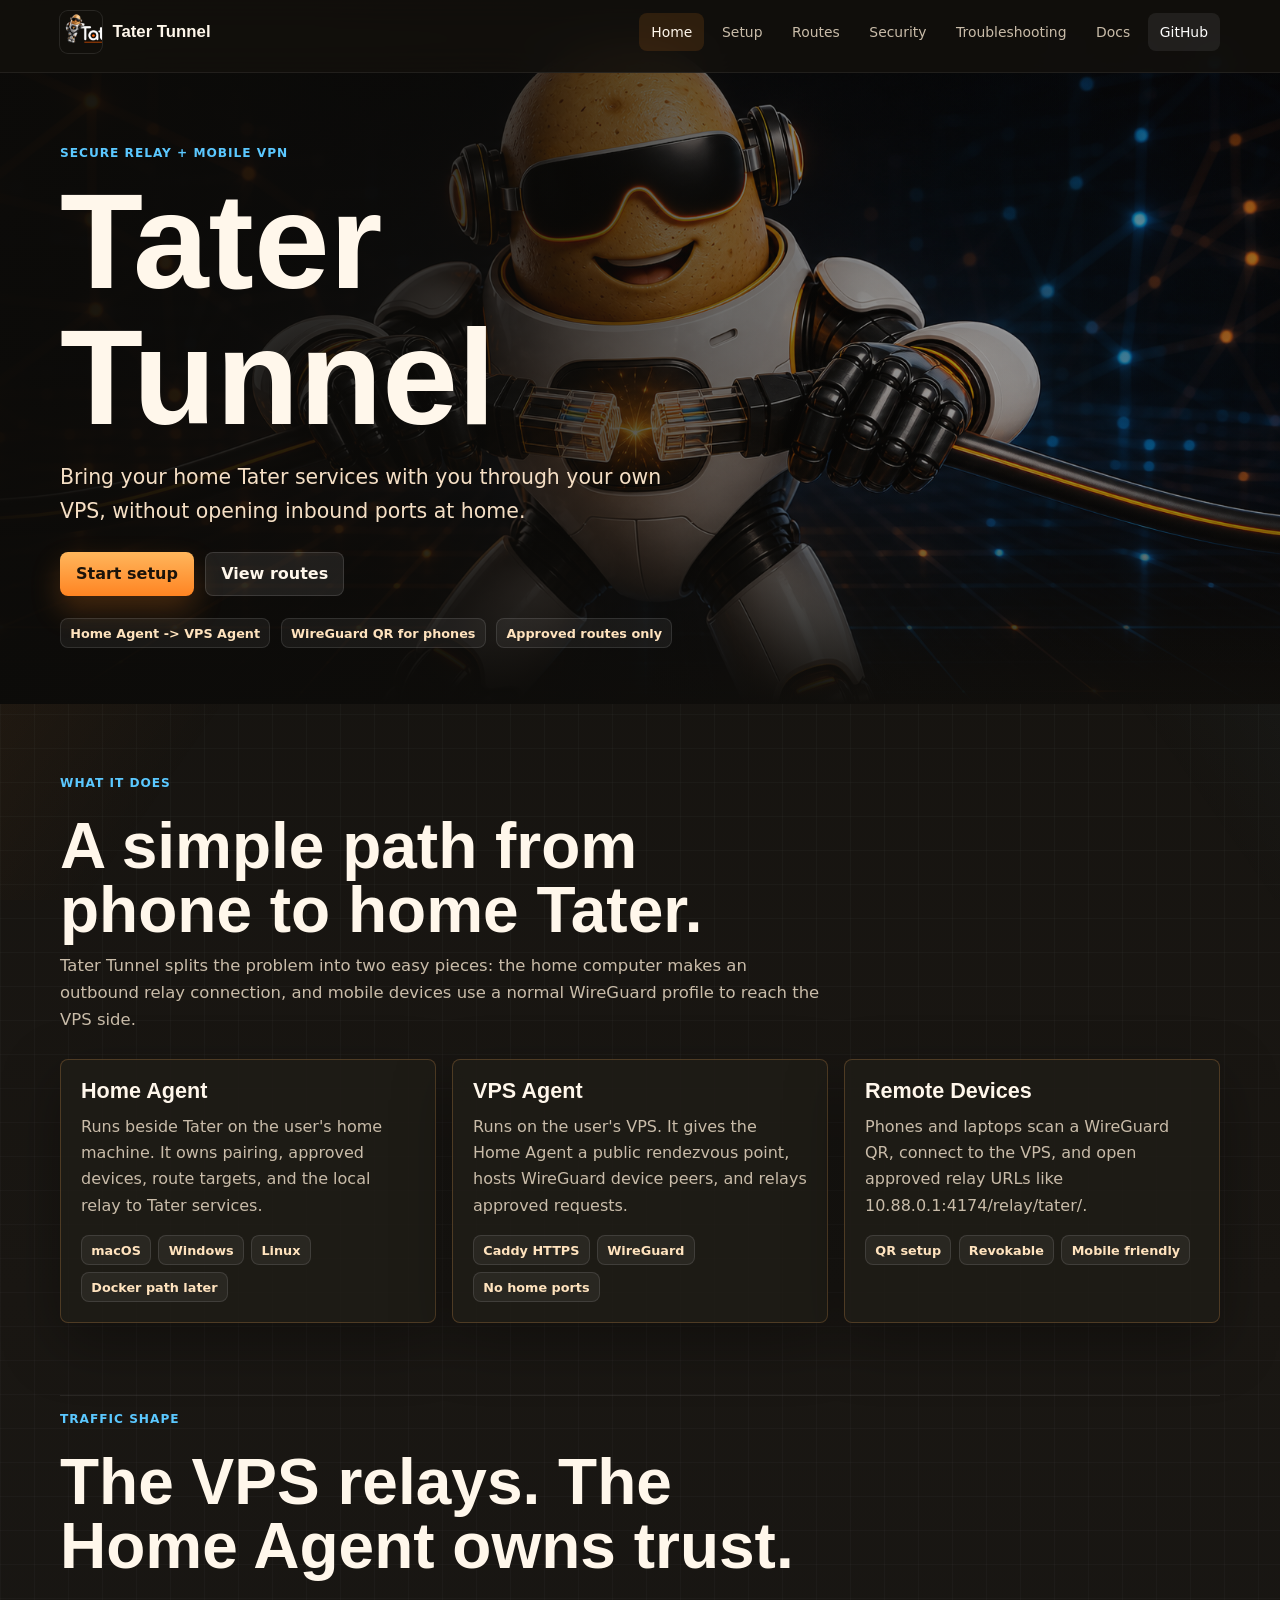
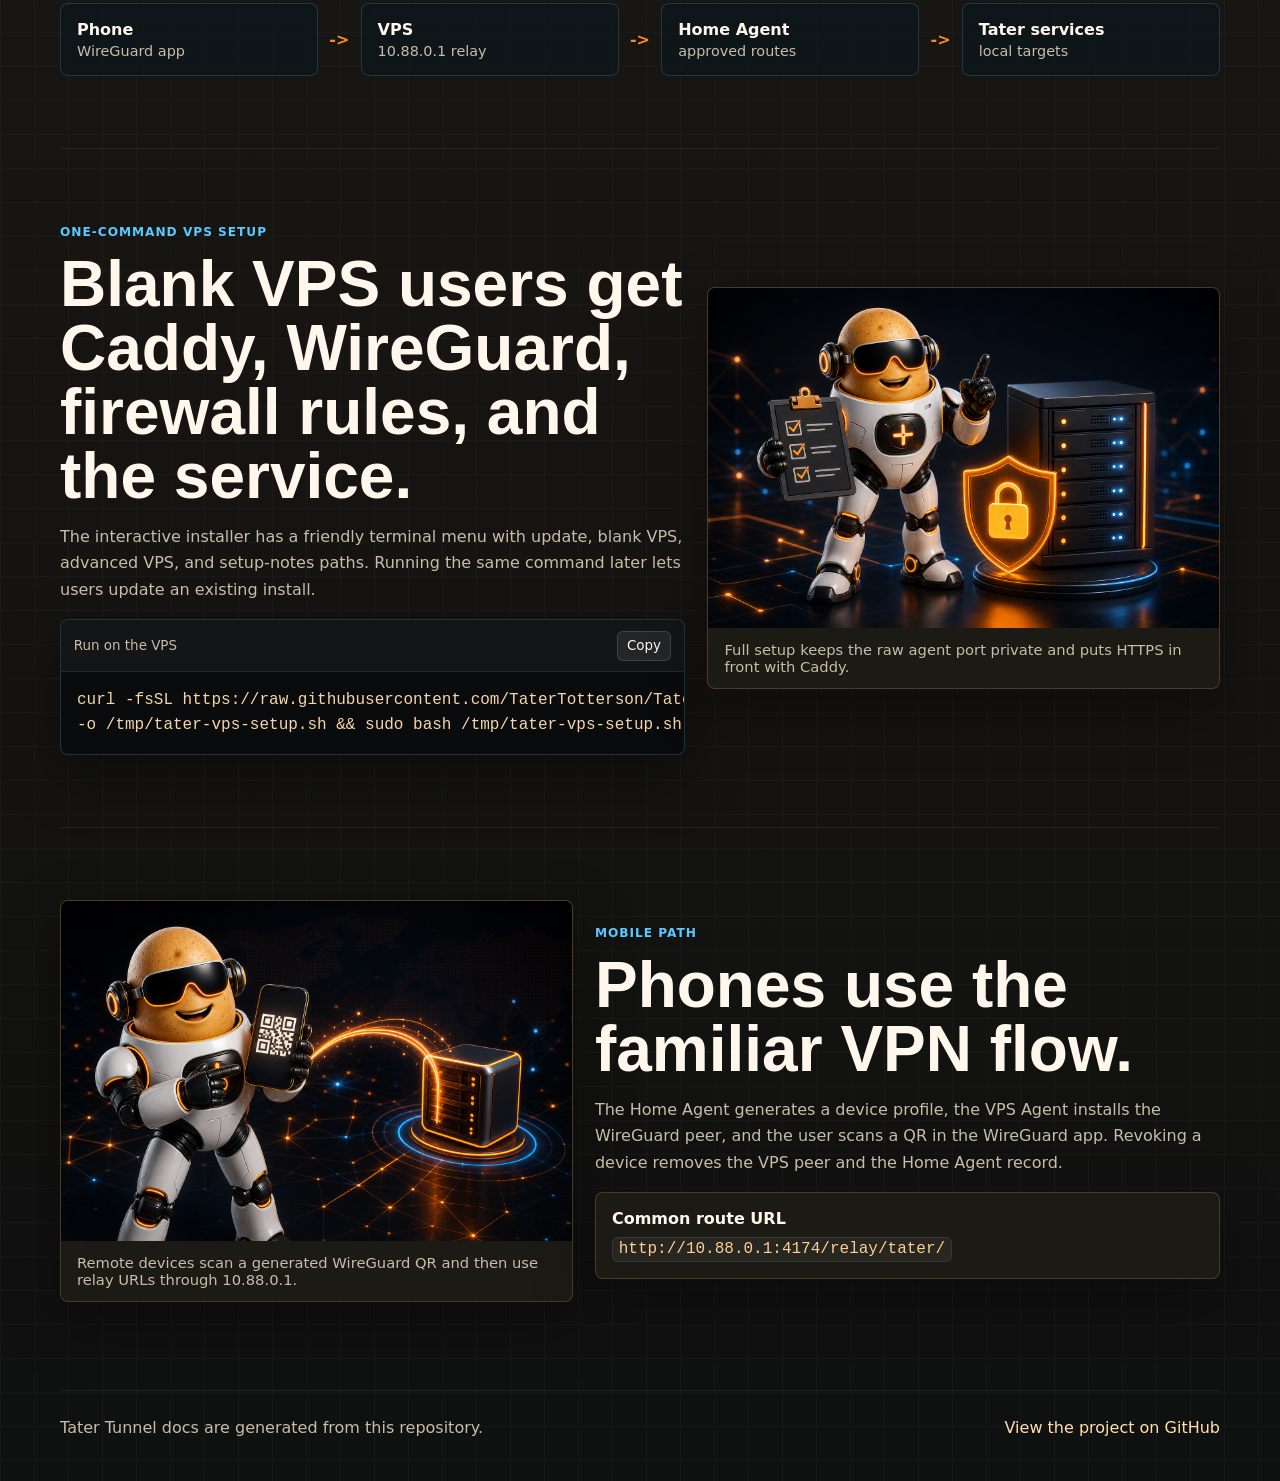
==== public_html/index.html @ d54e87cc "Initial Tater Tunnel website" ====
<!DOCTYPE html>
        <html lang="en">
        <head>
          <meta charset="utf-8">
          <meta name="viewport" content="width=device-width, initial-scale=1">
          <meta name="description" content="Tater Tunnel pairs a Home Agent to a VPS and lets remote devices reach approved Tater services through WireGuard and a home relay.">
          <title>Tater Tunnel | Secure relay for Tater</title>
          <link rel="stylesheet" href="assets/site.css">
          <script src="assets/site.js" defer></script>
        </head>
        <body data-page="home">
          <header class="site-header">
            <a class="brand" href="index.html" aria-label="Tater Tunnel home">
              <img src="assets/images/tater-logo-primary.png" alt="Tater logo">
              <span>Tater Tunnel</span>
            </a>
            <button class="nav-toggle" type="button" aria-expanded="false" aria-controls="site-nav">Menu</button>
            <nav class="site-nav" id="site-nav">
              <a class="nav-link is-active" href="index.html">Home</a>
<a class="nav-link" href="setup/index.html">Setup</a>
<a class="nav-link" href="routes/index.html">Routes</a>
<a class="nav-link" href="security/index.html">Security</a>
<a class="nav-link" href="troubleshooting/index.html">Troubleshooting</a>
<a class="nav-link" href="wiki/index.html">Docs</a>
<a class="nav-link nav-link-github" href="https://github.com/TaterTotterson/Tater_Tunnel" target="_blank" rel="noreferrer">GitHub</a>
            </nav>
          </header>
          <main>

    <section class="hero">
      <img class="hero-bg" src="assets/images/tater-tunnel-hero.png" alt="" aria-hidden="true">
      <div class="hero-copy">
        <span class="eyebrow">Secure relay + mobile VPN</span>
        <h1>Tater Tunnel</h1>
        <p>Bring your home Tater services with you through your own VPS, without opening inbound ports at home.</p>
        <div class="hero-actions">
          <a class="button" href="setup/index.html">Start setup</a>
          <a class="button button-secondary" href="routes/index.html">View routes</a>
        </div>
        <div class="hero-facts" aria-label="Tater Tunnel highlights">
          <span>Home Agent -> VPS Agent</span>
          <span>WireGuard QR for phones</span>
          <span>Approved routes only</span>
        </div>
      </div>
    </section>

    <section class="section section-intro" id="overview">
      <div class="section-head">
        <span class="eyebrow">What it does</span>
        <h2>A simple path from phone to home Tater.</h2>
        <p>Tater Tunnel splits the problem into two easy pieces: the home computer makes an outbound relay connection, and mobile devices use a normal WireGuard profile to reach the VPS side.</p>
      </div>
      <div class="grid grid-3">
        <article class="info-card">
  <h3>Home Agent</h3>
  <p>Runs beside Tater on the user&#x27;s home machine. It owns pairing, approved devices, route targets, and the local relay to Tater services.</p>
  <div class="chip-row"><span class="chip">macOS</span><span class="chip">Windows</span><span class="chip">Linux</span><span class="chip">Docker path later</span></div>
</article>

<article class="info-card">
  <h3>VPS Agent</h3>
  <p>Runs on the user&#x27;s VPS. It gives the Home Agent a public rendezvous point, hosts WireGuard device peers, and relays approved requests.</p>
  <div class="chip-row"><span class="chip">Caddy HTTPS</span><span class="chip">WireGuard</span><span class="chip">No home ports</span></div>
</article>

<article class="info-card">
  <h3>Remote Devices</h3>
  <p>Phones and laptops scan a WireGuard QR, connect to the VPS, and open approved relay URLs like 10.88.0.1:4174/relay/tater/.</p>
  <div class="chip-row"><span class="chip">QR setup</span><span class="chip">Revokable</span><span class="chip">Mobile friendly</span></div>
</article>

      </div>
    </section>

    <section class="section flow-section">
      <div class="section-head">
        <span class="eyebrow">Traffic shape</span>
        <h2>The VPS relays. The Home Agent owns trust.</h2>
      </div>
      <div class="flow-strip" aria-label="Tunnel traffic flow">
        <div><strong>Phone</strong><span>WireGuard app</span></div>
        <b>-></b>
        <div><strong>VPS</strong><span>10.88.0.1 relay</span></div>
        <b>-></b>
        <div><strong>Home Agent</strong><span>approved routes</span></div>
        <b>-></b>
        <div><strong>Tater services</strong><span>local targets</span></div>
      </div>
    </section>

    <section class="section split-section">
      <div class="split-copy">
        <span class="eyebrow">One-command VPS setup</span>
        <h2>Blank VPS users get Caddy, WireGuard, firewall rules, and the service.</h2>
        <p>The interactive installer has a friendly terminal menu with update, blank VPS, advanced VPS, and setup-notes paths. Running the same command later lets users update an existing install.</p>
              <div class="command-box">
        <div class="command-head">
          <span>Run on the VPS</span>
          <button type="button" data-copy-code>Copy</button>
        </div>
        <pre><code>curl -fsSL https://raw.githubusercontent.com/TaterTotterson/Tater_Tunnel/main/scripts/tater-vps-setup.sh \
-o /tmp/tater-vps-setup.sh &amp;&amp; sudo bash /tmp/tater-vps-setup.sh</code></pre>
      </div>

      </div>
      <figure class="image-panel">
  <img src="assets/images/tater-vps-secure.png" alt="Tater mascot beside a secure VPS">
  <figcaption>Full setup keeps the raw agent port private and puts HTTPS in front with Caddy.</figcaption>
</figure>

    </section>

    <section class="section split-section split-section-reverse">
      <figure class="image-panel">
  <img src="assets/images/tater-mobile-qr.png" alt="Tater mascot holding a phone with a QR code">
  <figcaption>Remote devices scan a generated WireGuard QR and then use relay URLs through 10.88.0.1.</figcaption>
</figure>

      <div class="split-copy">
        <span class="eyebrow">Mobile path</span>
        <h2>Phones use the familiar VPN flow.</h2>
        <p>The Home Agent generates a device profile, the VPS Agent installs the WireGuard peer, and the user scans a QR in the WireGuard app. Revoking a device removes the VPS peer and the Home Agent record.</p>
        <div class="callout">
          <strong>Common route URL</strong>
          <code>http://10.88.0.1:4174/relay/tater/</code>
        </div>
      </div>
    </section>

          </main>
          <footer class="site-footer">
            <p>Tater Tunnel docs are generated from this repository.</p>
            <p><a href="https://github.com/TaterTotterson/Tater_Tunnel" target="_blank" rel="noreferrer">View the project on GitHub</a></p>
          </footer>
        </body>
        </html>
---- public_html/assets/site.css ----
:root {
  --bg: #12100d;
  --bg-2: #1a1713;
  --surface: rgba(31, 28, 23, 0.86);
  --surface-strong: rgba(38, 34, 28, 0.96);
  --border: rgba(255, 171, 88, 0.22);
  --text: #fff7eb;
  --muted: #c9bca9;
  --muted-2: #9d9487;
  --accent: #ff8a24;
  --accent-2: #5bc8ff;
  --cream: #ffe0ac;
  --shadow: 0 20px 58px rgba(0, 0, 0, 0.34);
  --content: min(1160px, calc(100vw - 32px));
  --font-body: "Avenir Next", "Segoe UI", system-ui, sans-serif;
  --font-head: "Avenir Next Condensed", "Franklin Gothic Medium", "Segoe UI", sans-serif;
}

* {
  box-sizing: border-box;
}

html {
  scroll-behavior: smooth;
}

body {
  margin: 0;
  min-height: 100vh;
  color: var(--text);
  font-family: var(--font-body);
  background:
    linear-gradient(rgba(255, 255, 255, 0.025) 1px, transparent 1px),
    linear-gradient(90deg, rgba(255, 255, 255, 0.025) 1px, transparent 1px),
    linear-gradient(180deg, #12100d 0%, #1a1713 42%, #0f1010 100%);
  background-size: 34px 34px, 34px 34px, auto;
}

body::before {
  content: "";
  position: fixed;
  inset: 0;
  pointer-events: none;
  background:
    linear-gradient(125deg, rgba(255, 138, 36, 0.13), transparent 38%),
    linear-gradient(235deg, rgba(91, 200, 255, 0.09), transparent 34%);
}

a {
  color: inherit;
  text-decoration: none;
}

img {
  display: block;
  max-width: 100%;
}

code,
pre {
  font-family: "SFMono-Regular", "Menlo", "Consolas", monospace;
}

code:not(pre code) {
  padding: 0.16rem 0.36rem;
  border: 1px solid rgba(255, 255, 255, 0.08);
  border-radius: 6px;
  color: #ffcf95;
  background: rgba(255, 255, 255, 0.055);
}

.site-header {
  position: sticky;
  top: 0;
  z-index: 20;
  display: flex;
  align-items: center;
  gap: 1rem;
  width: var(--content);
  margin: 0 auto;
  padding: 0.7rem 0;
}

.site-header::before {
  content: "";
  position: fixed;
  top: 0;
  left: 0;
  right: 0;
  height: 72px;
  z-index: -1;
  background: rgba(18, 16, 13, 0.9);
  border-bottom: 1px solid rgba(255, 255, 255, 0.07);
  backdrop-filter: blur(16px);
}

.brand {
  display: inline-flex;
  align-items: center;
  gap: 0.65rem;
  min-width: max-content;
  font-weight: 800;
}

.brand img {
  width: 42px;
  height: 42px;
  border-radius: 8px;
  object-fit: cover;
  object-position: left center;
  box-shadow: 0 0 0 1px rgba(255, 255, 255, 0.1);
}

.brand span {
  font-family: var(--font-head);
  font-size: 1.05rem;
  letter-spacing: 0;
}

.site-nav {
  display: flex;
  justify-content: flex-end;
  align-items: center;
  flex: 1 1 auto;
  gap: 0.35rem;
}

.nav-link {
  display: inline-flex;
  align-items: center;
  justify-content: center;
  min-height: 38px;
  padding: 0.55rem 0.75rem;
  border-radius: 8px;
  color: var(--muted);
  font-size: 0.87rem;
}

.nav-link:hover,
.nav-link.is-active {
  color: var(--text);
  background: rgba(255, 138, 36, 0.13);
}

.nav-link-github {
  color: #fdfdfd;
  background: rgba(255, 255, 255, 0.075);
}

.nav-toggle {
  display: none;
  min-height: 38px;
  padding: 0.5rem 0.8rem;
  border: 1px solid rgba(255, 255, 255, 0.12);
  border-radius: 8px;
  color: var(--text);
  background: rgba(255, 255, 255, 0.06);
  font: inherit;
}

main {
  position: relative;
  z-index: 1;
}

.hero {
  position: relative;
  isolation: isolate;
  display: grid;
  align-items: end;
  min-height: min(740px, 74vh);
  margin-top: -66px;
  padding: 9rem max(16px, calc((100vw - 1160px) / 2)) 3.5rem;
  overflow: hidden;
  background: #12100d;
}

.hero::before {
  content: "";
  position: absolute;
  inset: 0;
  z-index: -1;
  background:
    linear-gradient(90deg, rgba(12, 11, 9, 0.96) 0%, rgba(12, 11, 9, 0.78) 36%, rgba(12, 11, 9, 0.3) 72%),
    linear-gradient(0deg, rgba(18, 16, 13, 1) 0%, rgba(18, 16, 13, 0.18) 28%);
}

.hero-bg {
  position: absolute;
  inset: 0;
  z-index: -2;
  width: 100%;
  height: 100%;
  object-fit: cover;
  object-position: center;
}

.hero-copy {
  width: min(650px, 100%);
}

.eyebrow {
  display: inline-flex;
  margin-bottom: 0.8rem;
  color: var(--accent-2);
  font-size: 0.76rem;
  font-weight: 800;
  letter-spacing: 0.08em;
  text-transform: uppercase;
}

h1,
h2,
h3 {
  margin: 0;
  font-family: var(--font-head);
  letter-spacing: 0;
  line-height: 1;
}

h1 {
  max-width: 12ch;
  font-size: clamp(4rem, 13vw, 8.5rem);
}

h2 {
  font-size: clamp(2rem, 5vw, 4rem);
}

h3 {
  font-size: 1.35rem;
}

p {
  color: var(--muted);
  line-height: 1.65;
}

.hero-copy p {
  max-width: 660px;
  margin: 1rem 0 0;
  color: #f5dfc5;
  font-size: clamp(1.08rem, 2vw, 1.28rem);
}

.hero-actions,
.action-row {
  display: flex;
  flex-wrap: wrap;
  gap: 0.7rem;
  margin-top: 1.45rem;
}

.button {
  display: inline-flex;
  align-items: center;
  justify-content: center;
  min-height: 44px;
  padding: 0.72rem 1rem;
  border-radius: 8px;
  color: #1b130a;
  font-weight: 800;
  background: linear-gradient(180deg, #ffb65c, #ff8422);
  box-shadow: 0 14px 30px rgba(255, 133, 34, 0.24);
}

.button-secondary {
  color: var(--text);
  background: rgba(255, 255, 255, 0.08);
  box-shadow: inset 0 0 0 1px rgba(255, 255, 255, 0.12);
}

.hero-facts {
  display: flex;
  flex-wrap: wrap;
  gap: 0.65rem;
  margin-top: 1.4rem;
}

.hero-facts span,
.chip {
  display: inline-flex;
  align-items: center;
  min-height: 30px;
  padding: 0.38rem 0.58rem;
  border: 1px solid rgba(255, 255, 255, 0.11);
  border-radius: 8px;
  color: #ffe3be;
  background: rgba(255, 255, 255, 0.055);
  font-size: 0.8rem;
  font-weight: 700;
}

.section,
.sub-hero {
  width: var(--content);
  margin: 0 auto;
}

.section {
  padding: 4.5rem 0;
}

.section + .section {
  border-top: 1px solid rgba(255, 255, 255, 0.07);
}

.section-head {
  display: grid;
  gap: 0.65rem;
  max-width: 760px;
  margin-bottom: 1.6rem;
}

.section-head p {
  margin: 0;
  font-size: 1.03rem;
}

.sub-hero {
  padding: 7rem 0 3.2rem;
}

.sub-hero h1 {
  max-width: 780px;
  font-size: clamp(3rem, 10vw, 6.6rem);
}

.sub-hero p {
  max-width: 760px;
  font-size: 1.1rem;
}

.grid {
  display: grid;
  gap: 1rem;
}

.grid-2 {
  grid-template-columns: repeat(2, minmax(0, 1fr));
}

.grid-3 {
  grid-template-columns: repeat(3, minmax(0, 1fr));
}

.info-card,
.step-block,
.route-example,
.image-panel,
.callout {
  border: 1px solid var(--border);
  border-radius: 8px;
  background: var(--surface);
  box-shadow: var(--shadow);
}

.info-card {
  padding: 1.25rem;
}

.info-card p {
  margin: 0.75rem 0 0;
}

.chip-row {
  display: flex;
  flex-wrap: wrap;
  gap: 0.45rem;
  margin-top: 1rem;
}

.flow-section {
  padding-top: 1rem;
}

.flow-strip {
  display: grid;
  grid-template-columns: 1fr auto 1fr auto 1fr auto 1fr;
  align-items: stretch;
  gap: 0.7rem;
}

.flow-strip div {
  min-width: 0;
  padding: 1rem;
  border: 1px solid rgba(91, 200, 255, 0.2);
  border-radius: 8px;
  background: rgba(12, 23, 29, 0.72);
}

.flow-strip b {
  align-self: center;
  color: var(--accent);
}

.flow-strip strong,
.flow-strip span {
  display: block;
}

.flow-strip span {
  margin-top: 0.25rem;
  color: var(--muted);
  font-size: 0.9rem;
}

.split-section {
  display: grid;
  grid-template-columns: minmax(0, 1fr) minmax(300px, 0.82fr);
  align-items: center;
  gap: 1.4rem;
}

.split-section-reverse {
  grid-template-columns: minmax(300px, 0.82fr) minmax(0, 1fr);
}

.split-copy {
  min-width: 0;
}

.image-panel {
  overflow: hidden;
  margin: 0;
}

.image-panel img {
  width: 100%;
  aspect-ratio: 3 / 2;
  object-fit: cover;
}

.image-panel figcaption {
  padding: 0.8rem 1rem;
  color: var(--muted);
  font-size: 0.92rem;
}

.command-box {
  margin-top: 1rem;
  overflow: hidden;
  border: 1px solid rgba(91, 200, 255, 0.22);
  border-radius: 8px;
  background: #090b0d;
  box-shadow: var(--shadow);
}

.command-head {
  display: flex;
  align-items: center;
  justify-content: space-between;
  gap: 0.75rem;
  padding: 0.65rem 0.8rem;
  border-bottom: 1px solid rgba(255, 255, 255, 0.08);
  color: var(--muted);
  background: rgba(255, 255, 255, 0.04);
  font-size: 0.84rem;
}

.command-head button {
  min-height: 30px;
  padding: 0.35rem 0.58rem;
  border: 1px solid rgba(255, 255, 255, 0.14);
  border-radius: 6px;
  color: var(--text);
  background: rgba(255, 255, 255, 0.07);
  font: inherit;
  cursor: pointer;
}

pre {
  margin: 0;
  padding: 1rem;
  overflow-x: auto;
  color: #f7d5ad;
  line-height: 1.55;
}

.callout {
  margin-top: 1rem;
  padding: 1rem;
}

.callout strong,
.callout code {
  display: block;
}

.callout code {
  width: fit-content;
  margin-top: 0.55rem;
}

.step-list {
  display: grid;
  gap: 1rem;
}

.step-block {
  padding: 1.25rem;
}

.step-block > span {
  display: inline-flex;
  margin-bottom: 0.6rem;
  color: var(--accent-2);
  font-size: 0.8rem;
  font-weight: 800;
  text-transform: uppercase;
  letter-spacing: 0.08em;
}

.check-grid,
.port-table {
  display: grid;
  gap: 0.75rem;
  margin-top: 1rem;
}

.check-grid {
  grid-template-columns: repeat(3, minmax(0, 1fr));
}

.check-grid div,
.port-table div {
  padding: 0.85rem;
  border: 1px solid rgba(255, 255, 255, 0.08);
  border-radius: 8px;
  background: rgba(255, 255, 255, 0.045);
}

.check-grid strong,
.port-table strong,
.port-table span {
  display: block;
}

.check-grid code {
  display: block;
  width: fit-content;
  margin-top: 0.45rem;
}

.port-table {
  grid-template-columns: repeat(4, minmax(0, 1fr));
}

.port-table span {
  margin-top: 0.35rem;
  color: var(--muted);
  line-height: 1.45;
}

.route-example {
  display: grid;
  grid-template-columns: minmax(0, 1fr) minmax(280px, auto);
  gap: 1rem;
  align-items: center;
  margin-bottom: 0.8rem;
  padding: 1.1rem;
}

.route-example p {
  margin-bottom: 0;
}

.check-list,
.number-list {
  margin: 0;
  padding-left: 1.3rem;
  color: var(--muted);
  line-height: 1.75;
}

.doc-content {
  max-width: 880px;
}

.doc-content h1 {
  font-size: clamp(2.6rem, 7vw, 5rem);
}

.doc-content h2 {
  margin-top: 2.2rem;
  font-size: clamp(1.8rem, 4vw, 3rem);
}

.doc-content h3 {
  margin-top: 1.6rem;
}

.doc-content a {
  color: #89d9ff;
  text-decoration: underline;
  text-decoration-thickness: 1px;
  text-underline-offset: 0.18em;
}

.site-footer {
  position: relative;
  z-index: 1;
  display: flex;
  justify-content: space-between;
  gap: 1rem;
  width: var(--content);
  margin: 1rem auto 0;
  padding: 1.5rem 0 2.5rem;
  border-top: 1px solid rgba(255, 255, 255, 0.08);
  color: var(--muted-2);
}

.site-footer p {
  margin: 0;
}

.site-footer a {
  color: var(--cream);
}

@media (max-width: 900px) {
  .site-header {
    justify-content: space-between;
  }

  .nav-toggle {
    display: inline-flex;
  }

  .site-nav {
    position: absolute;
    top: 60px;
    left: 0;
    right: 0;
    display: grid;
    grid-template-columns: repeat(2, minmax(0, 1fr));
    padding: 0.65rem;
    border: 1px solid rgba(255, 255, 255, 0.1);
    border-radius: 8px;
    background: rgba(18, 16, 13, 0.96);
    box-shadow: var(--shadow);
    opacity: 0;
    pointer-events: none;
    transform: translateY(-8px);
    transition: opacity 160ms ease, transform 160ms ease;
  }

  .site-nav.is-open {
    opacity: 1;
    pointer-events: auto;
    transform: translateY(0);
  }

  .hero {
    min-height: 690px;
    padding-top: 8rem;
  }

  .hero::before {
    background: linear-gradient(180deg, rgba(12, 11, 9, 0.4) 0%, rgba(12, 11, 9, 0.92) 52%, rgba(18, 16, 13, 1) 100%);
  }

  .hero-bg {
    height: 58%;
    object-fit: cover;
    object-position: 58% top;
  }

  h1 {
    font-size: clamp(3.4rem, 16vw, 6rem);
  }

  .grid-2,
  .grid-3,
  .split-section,
  .split-section-reverse,
  .flow-strip,
  .check-grid,
  .port-table,
  .route-example {
    grid-template-columns: 1fr;
  }

  .flow-strip b {
    display: none;
  }
}

@media (max-width: 560px) {
  :root {
    --content: min(100vw - 22px, 1160px);
  }

  .brand span {
    font-size: 0.95rem;
  }

  .site-header::before {
    height: 66px;
  }

  .hero {
    min-height: 655px;
    padding-bottom: 2.4rem;
  }

  .hero-copy p,
  .sub-hero p {
    font-size: 1rem;
  }

  .section {
    padding: 3.25rem 0;
  }

  .sub-hero {
    padding-top: 5.8rem;
  }

  .site-footer {
    display: grid;
  }
}
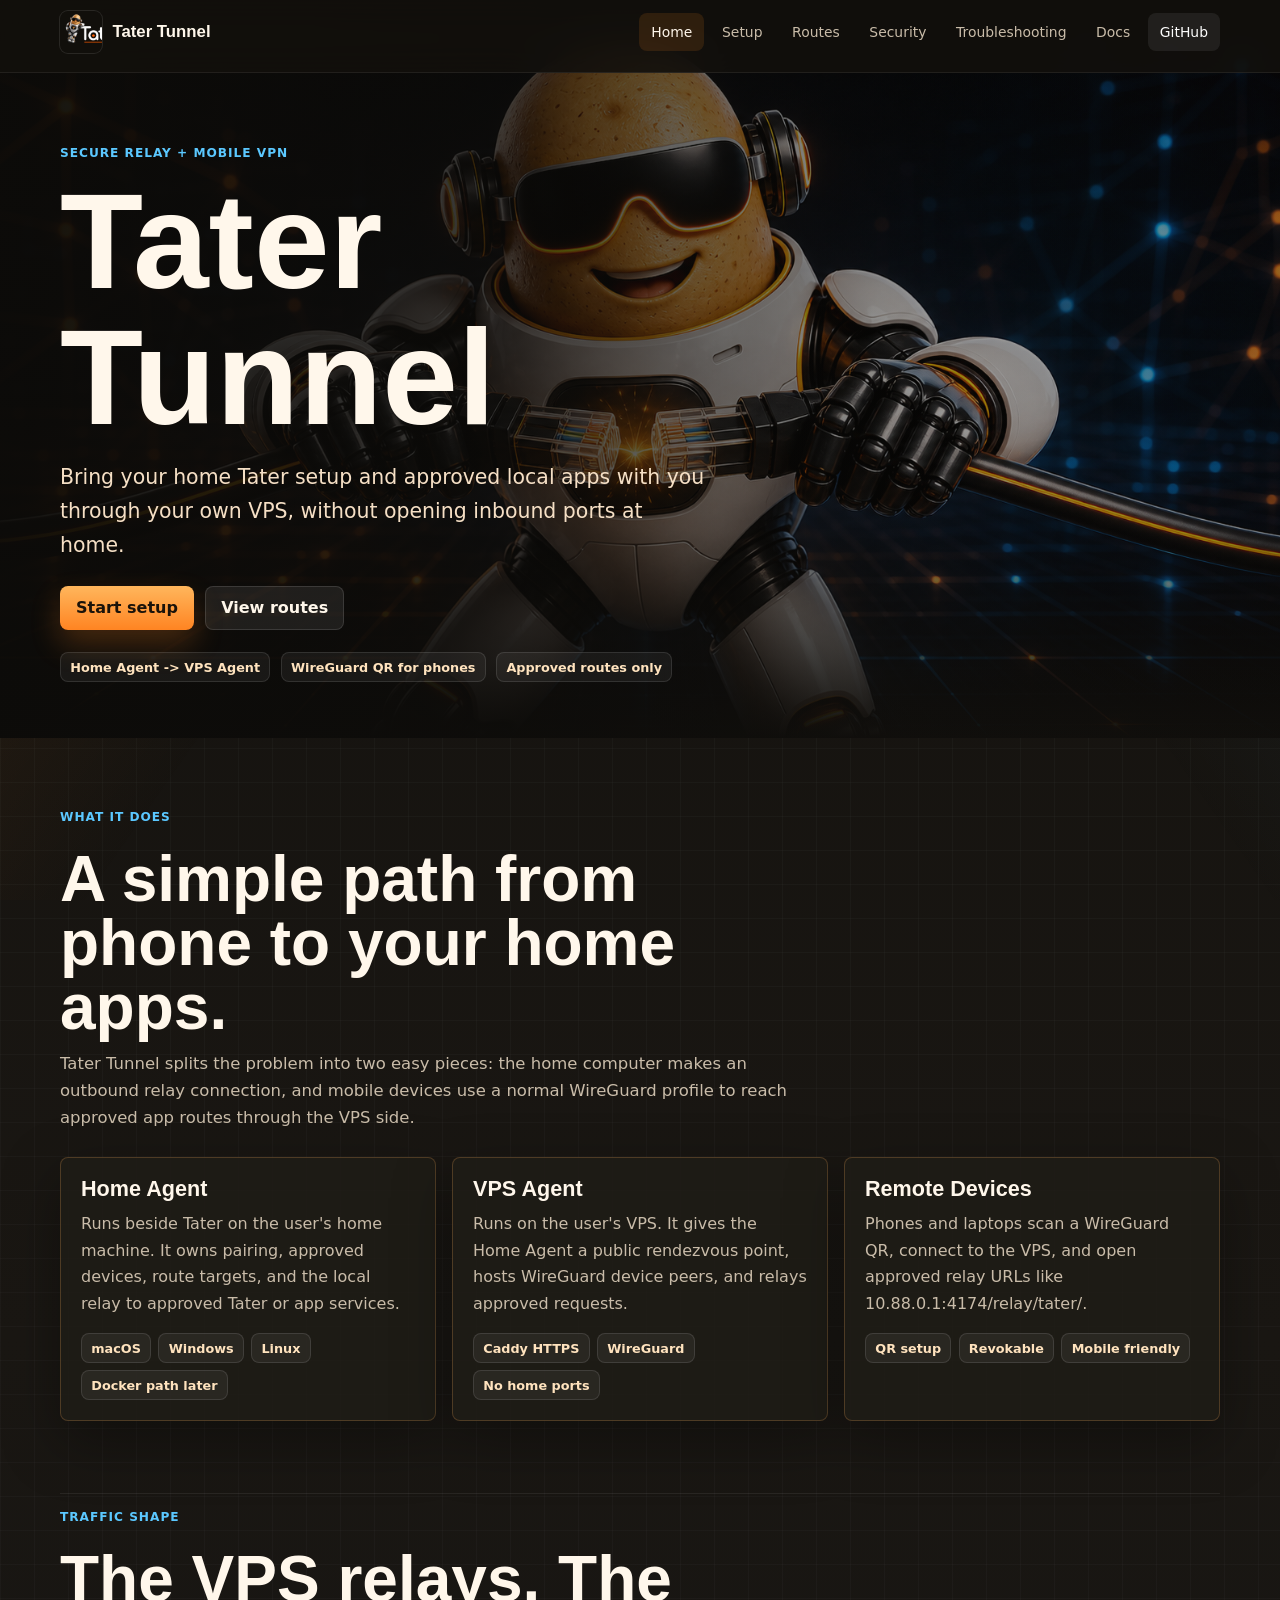
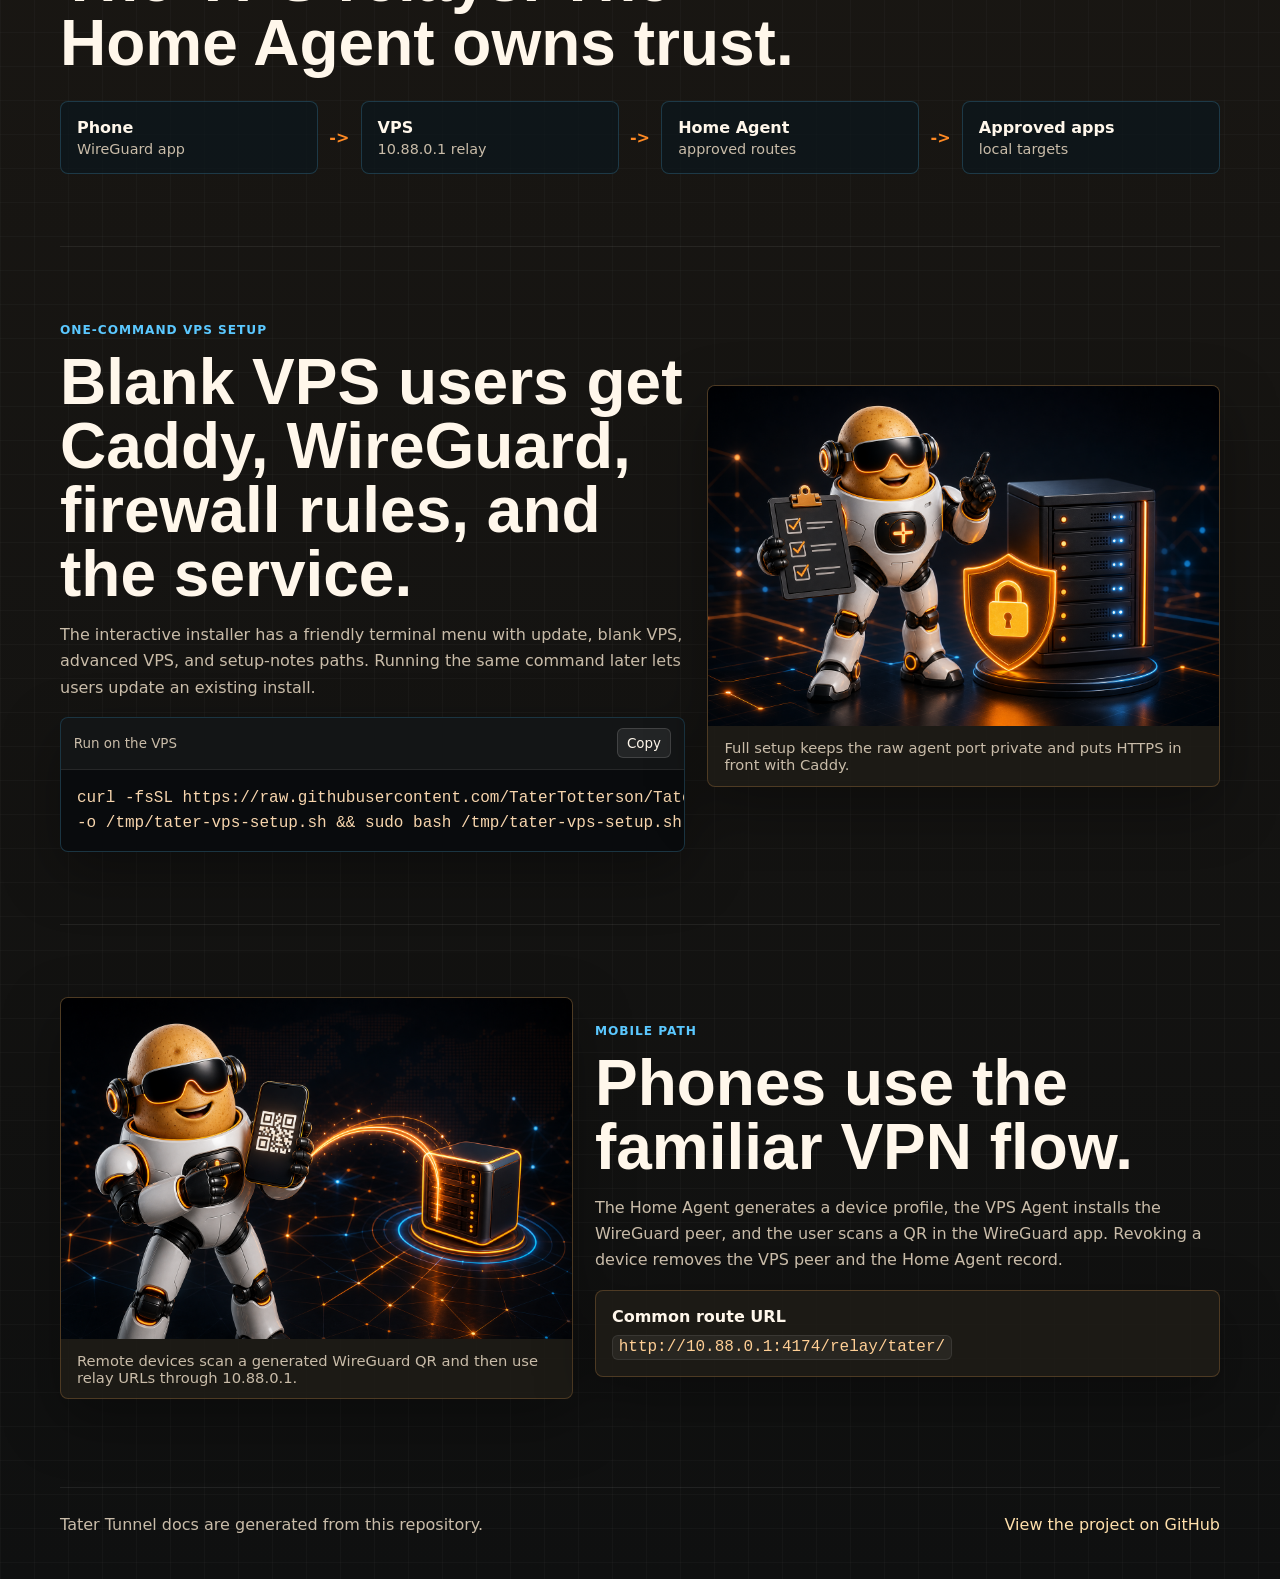
==== commit 5e1aa75b: "Broaden website app route wording" ====
--- a/public_html/index.html
+++ b/public_html/index.html
@@ -3,8 +3,8 @@
         <head>
           <meta charset="utf-8">
           <meta name="viewport" content="width=device-width, initial-scale=1">
-          <meta name="description" content="Tater Tunnel pairs a Home Agent to a VPS and lets remote devices reach approved Tater services through WireGuard and a home relay.">
-          <title>Tater Tunnel | Secure relay for Tater</title>
+          <meta name="description" content="Tater Tunnel pairs a Home Agent to a VPS and lets remote devices reach approved Tater and local app routes through WireGuard and a home relay.">
+          <title>Tater Tunnel | Secure relay for home apps</title>
           <link rel="stylesheet" href="assets/site.css">
           <script src="assets/site.js" defer></script>
         </head>
@@ -32,7 +32,7 @@
       <div class="hero-copy">
         <span class="eyebrow">Secure relay + mobile VPN</span>
         <h1>Tater Tunnel</h1>
-        <p>Bring your home Tater services with you through your own VPS, without opening inbound ports at home.</p>
+        <p>Bring your home Tater setup and approved local apps with you through your own VPS, without opening inbound ports at home.</p>
         <div class="hero-actions">
           <a class="button" href="setup/index.html">Start setup</a>
           <a class="button button-secondary" href="routes/index.html">View routes</a>
@@ -48,13 +48,13 @@
     <section class="section section-intro" id="overview">
       <div class="section-head">
         <span class="eyebrow">What it does</span>
-        <h2>A simple path from phone to home Tater.</h2>
-        <p>Tater Tunnel splits the problem into two easy pieces: the home computer makes an outbound relay connection, and mobile devices use a normal WireGuard profile to reach the VPS side.</p>
+        <h2>A simple path from phone to your home apps.</h2>
+        <p>Tater Tunnel splits the problem into two easy pieces: the home computer makes an outbound relay connection, and mobile devices use a normal WireGuard profile to reach approved app routes through the VPS side.</p>
       </div>
       <div class="grid grid-3">
         <article class="info-card">
   <h3>Home Agent</h3>
-  <p>Runs beside Tater on the user&#x27;s home machine. It owns pairing, approved devices, route targets, and the local relay to Tater services.</p>
+  <p>Runs beside Tater on the user&#x27;s home machine. It owns pairing, approved devices, route targets, and the local relay to approved Tater or app services.</p>
   <div class="chip-row"><span class="chip">macOS</span><span class="chip">Windows</span><span class="chip">Linux</span><span class="chip">Docker path later</span></div>
 </article>
 
@@ -85,7 +85,7 @@
         <b>-></b>
         <div><strong>Home Agent</strong><span>approved routes</span></div>
         <b>-></b>
-        <div><strong>Tater services</strong><span>local targets</span></div>
+        <div><strong>Approved apps</strong><span>local targets</span></div>
       </div>
     </section>
 
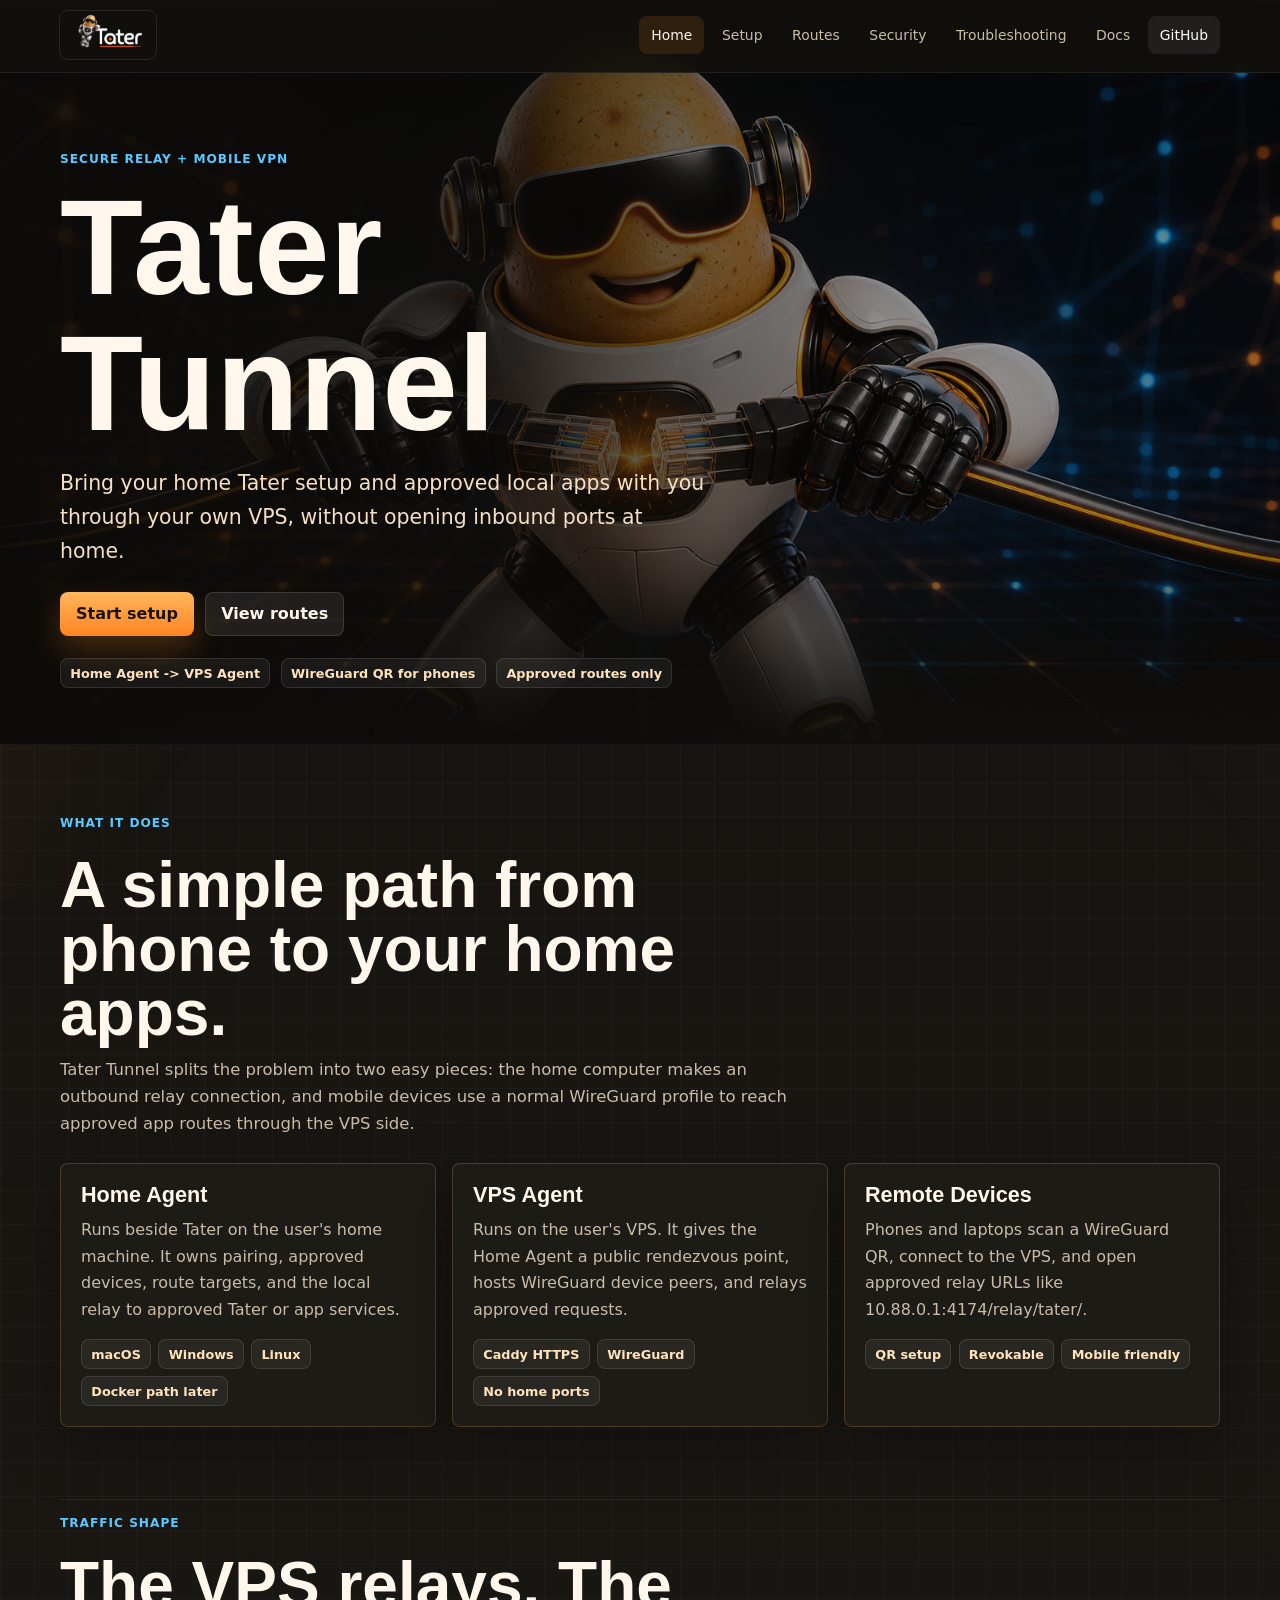
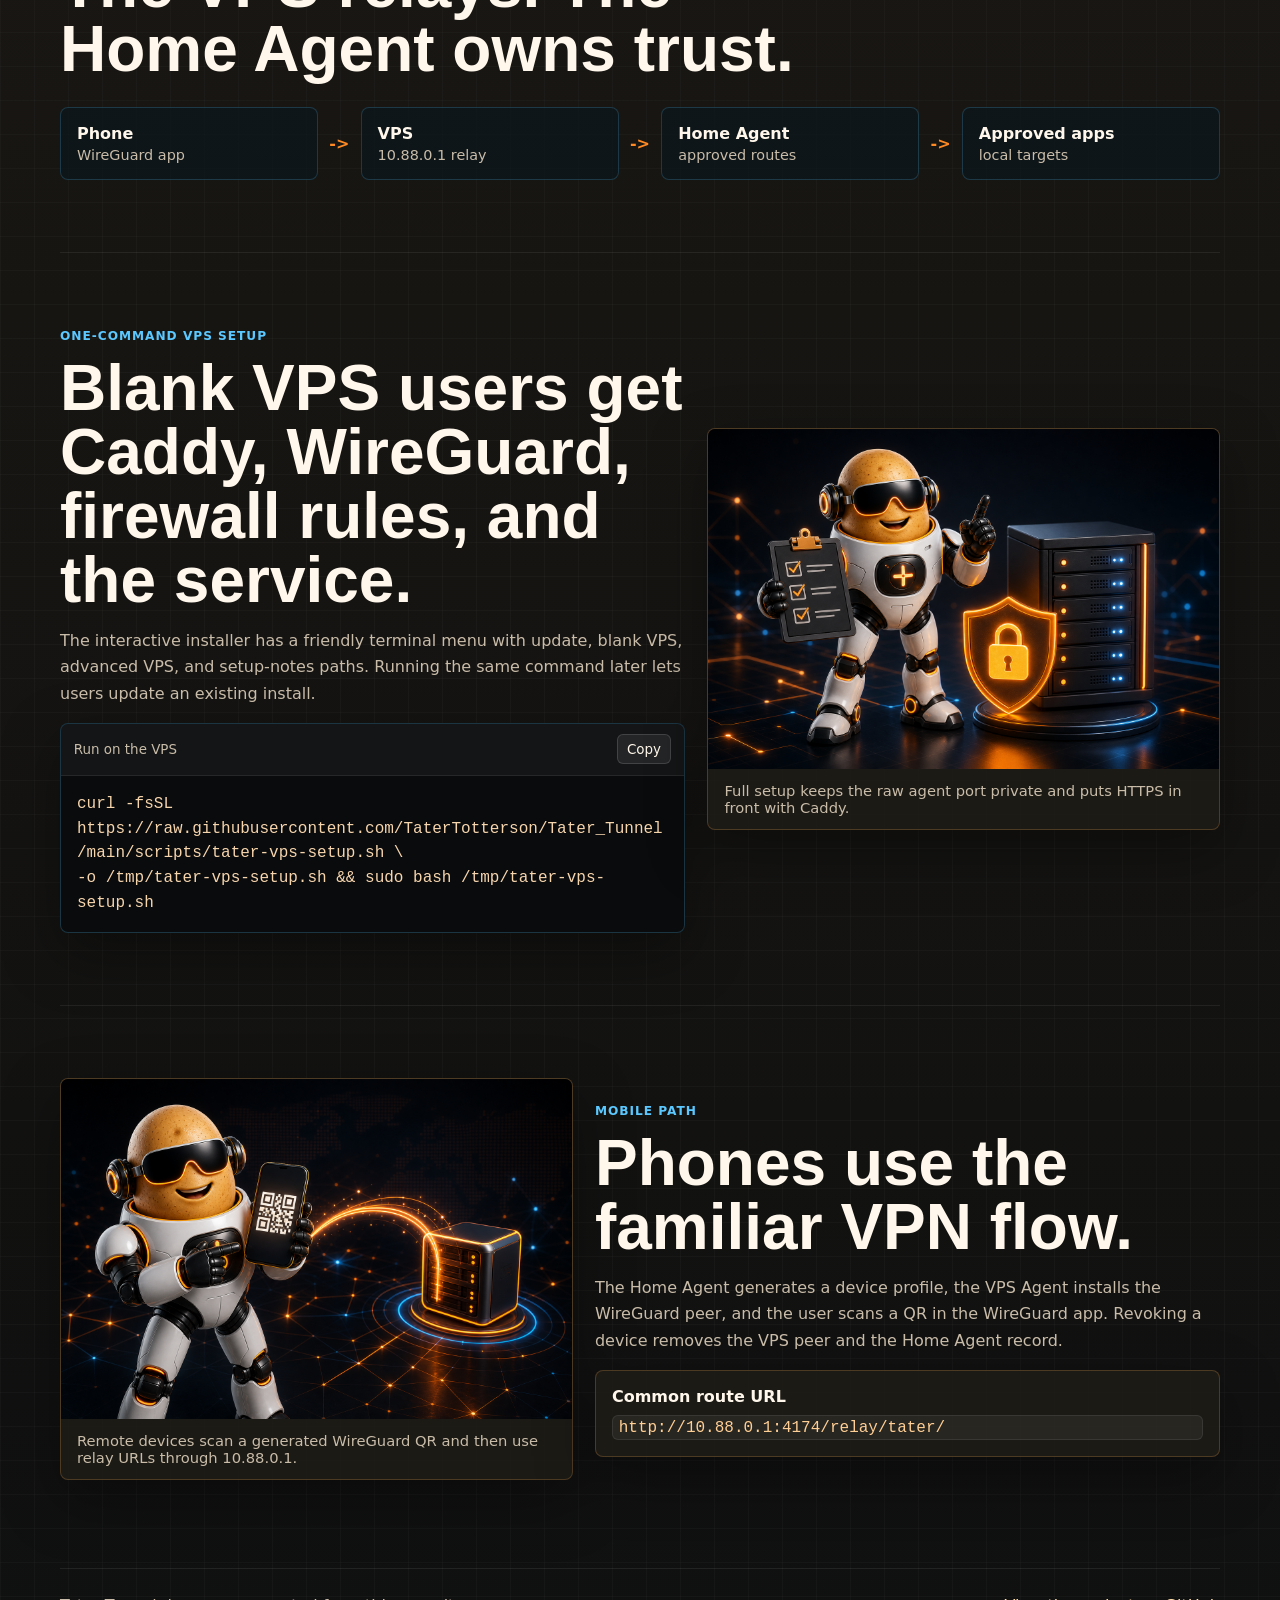
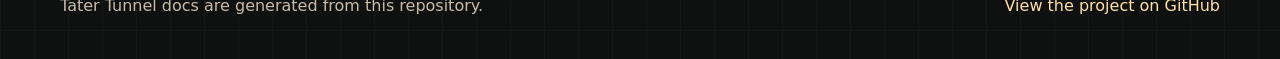
==== commit 257cf43d: "Fix website header and command layout" ====
--- a/public_html/index.html
+++ b/public_html/index.html
@@ -12,7 +12,6 @@
           <header class="site-header">
             <a class="brand" href="index.html" aria-label="Tater Tunnel home">
               <img src="assets/images/tater-logo-primary.png" alt="Tater logo">
-              <span>Tater Tunnel</span>
             </a>
             <button class="nav-toggle" type="button" aria-expanded="false" aria-controls="site-nav">Menu</button>
             <nav class="site-nav" id="site-nav">
--- a/public_html/assets/site.css
+++ b/public_html/assets/site.css
@@ -62,11 +62,14 @@
 }
 
 code:not(pre code) {
+  max-width: 100%;
   padding: 0.16rem 0.36rem;
   border: 1px solid rgba(255, 255, 255, 0.08);
   border-radius: 6px;
   color: #ffcf95;
   background: rgba(255, 255, 255, 0.055);
+  overflow-wrap: anywhere;
+  word-break: break-word;
 }
 
 .site-header {
@@ -97,24 +100,17 @@
 .brand {
   display: inline-flex;
   align-items: center;
-  gap: 0.65rem;
-  min-width: max-content;
+  flex: 0 0 auto;
   font-weight: 800;
 }
 
 .brand img {
-  width: 42px;
-  height: 42px;
-  border-radius: 8px;
-  object-fit: cover;
-  object-position: left center;
+  width: 96px;
+  height: 48px;
+  border-radius: 8px;
+  object-fit: contain;
+  object-position: center;
   box-shadow: 0 0 0 1px rgba(255, 255, 255, 0.1);
-}
-
-.brand span {
-  font-family: var(--font-head);
-  font-size: 1.05rem;
-  letter-spacing: 0;
 }
 
 .site-nav {
@@ -334,6 +330,7 @@
 .grid {
   display: grid;
   gap: 1rem;
+  min-width: 0;
 }
 
 .grid-2 {
@@ -356,6 +353,7 @@
 }
 
 .info-card {
+  min-width: 0;
   padding: 1.25rem;
 }
 
@@ -438,6 +436,8 @@
 }
 
 .command-box {
+  min-width: 0;
+  max-width: 100%;
   margin-top: 1rem;
   overflow: hidden;
   border: 1px solid rgba(91, 200, 255, 0.22);
@@ -470,14 +470,25 @@
 }
 
 pre {
+  max-width: 100%;
   margin: 0;
   padding: 1rem;
-  overflow-x: auto;
+  overflow-x: hidden;
   color: #f7d5ad;
   line-height: 1.55;
+  white-space: pre-wrap;
+  overflow-wrap: anywhere;
+  word-break: break-word;
+}
+
+pre code {
+  white-space: inherit;
+  overflow-wrap: inherit;
+  word-break: inherit;
 }
 
 .callout {
+  min-width: 0;
   margin-top: 1rem;
   padding: 1rem;
 }
@@ -488,7 +499,7 @@
 }
 
 .callout code {
-  width: fit-content;
+  width: auto;
   margin-top: 0.55rem;
 }
 
@@ -498,6 +509,7 @@
 }
 
 .step-block {
+  min-width: 0;
   padding: 1.25rem;
 }
 
@@ -538,7 +550,7 @@
 
 .check-grid code {
   display: block;
-  width: fit-content;
+  width: auto;
   margin-top: 0.45rem;
 }
 
@@ -574,6 +586,7 @@
 }
 
 .doc-content {
+  min-width: 0;
   max-width: 880px;
 }
 
@@ -691,10 +704,6 @@
     --content: min(100vw - 22px, 1160px);
   }
 
-  .brand span {
-    font-size: 0.95rem;
-  }
-
   .site-header::before {
     height: 66px;
   }
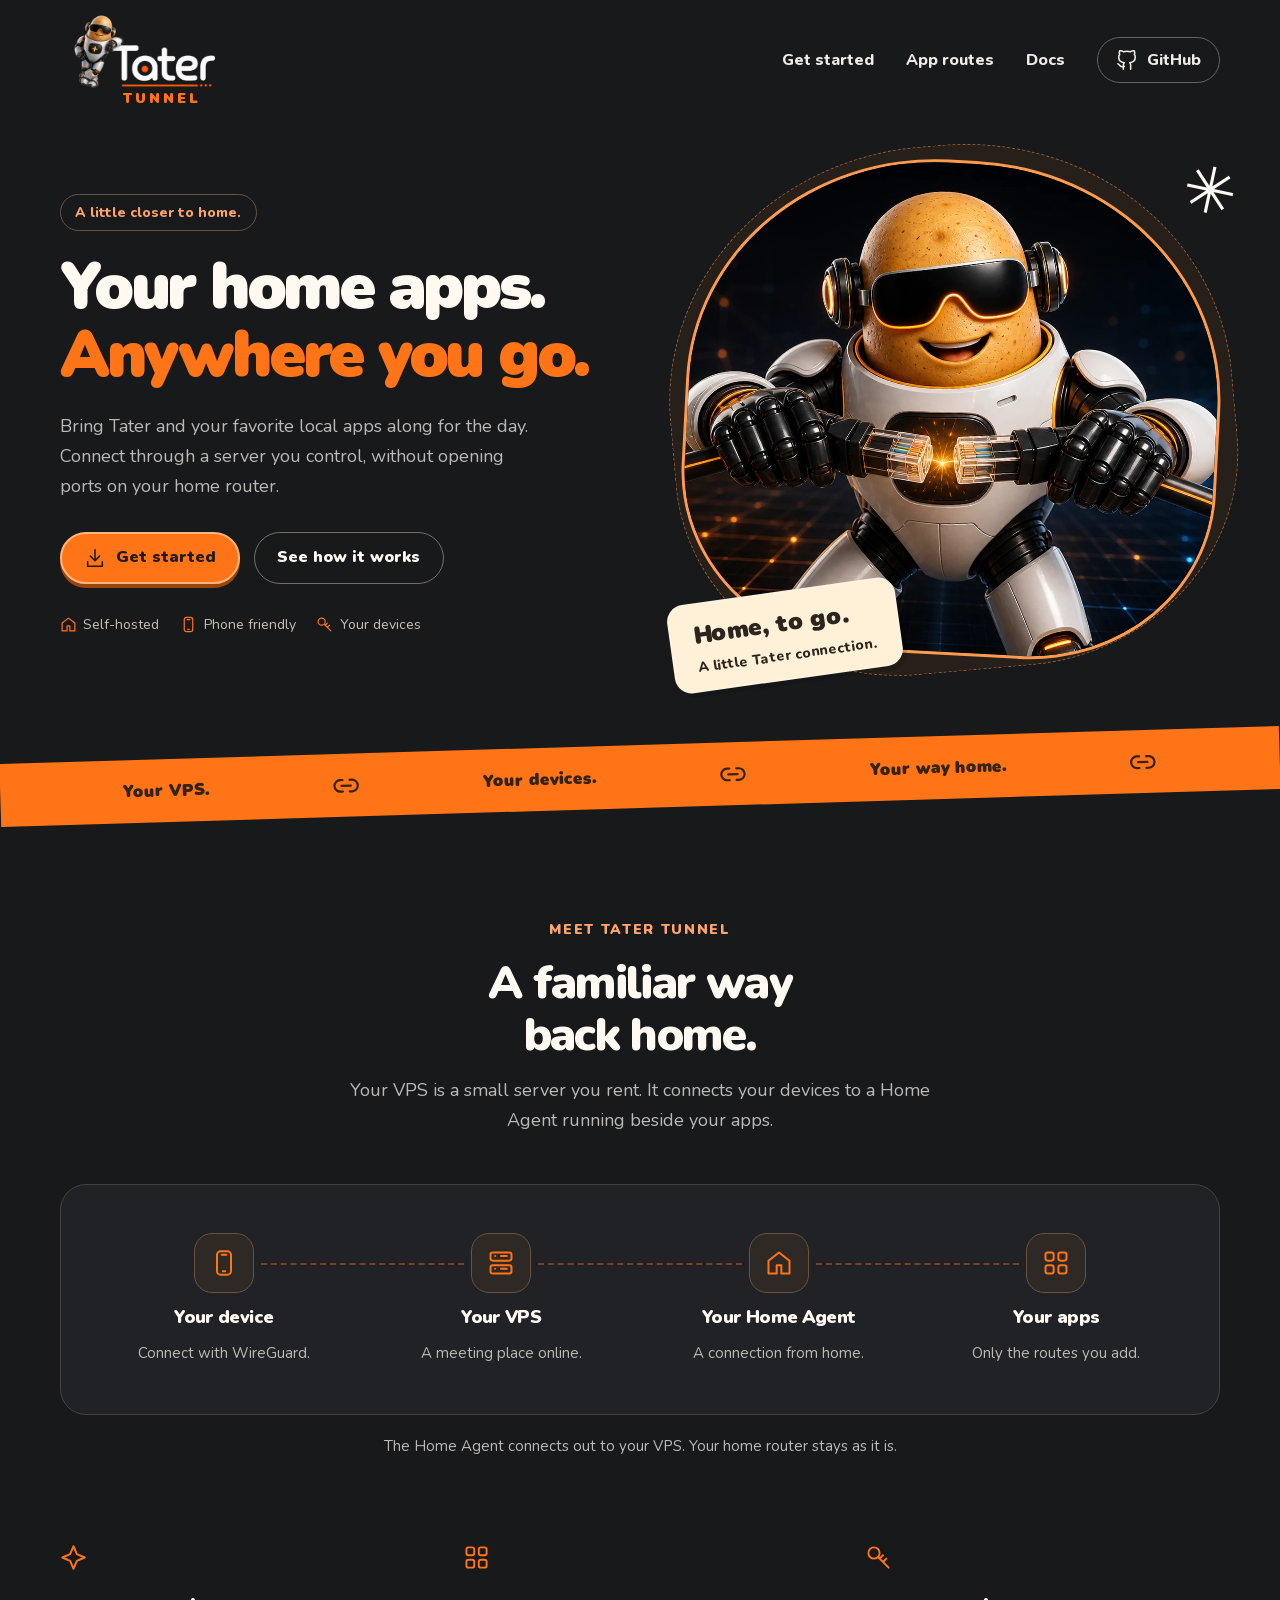
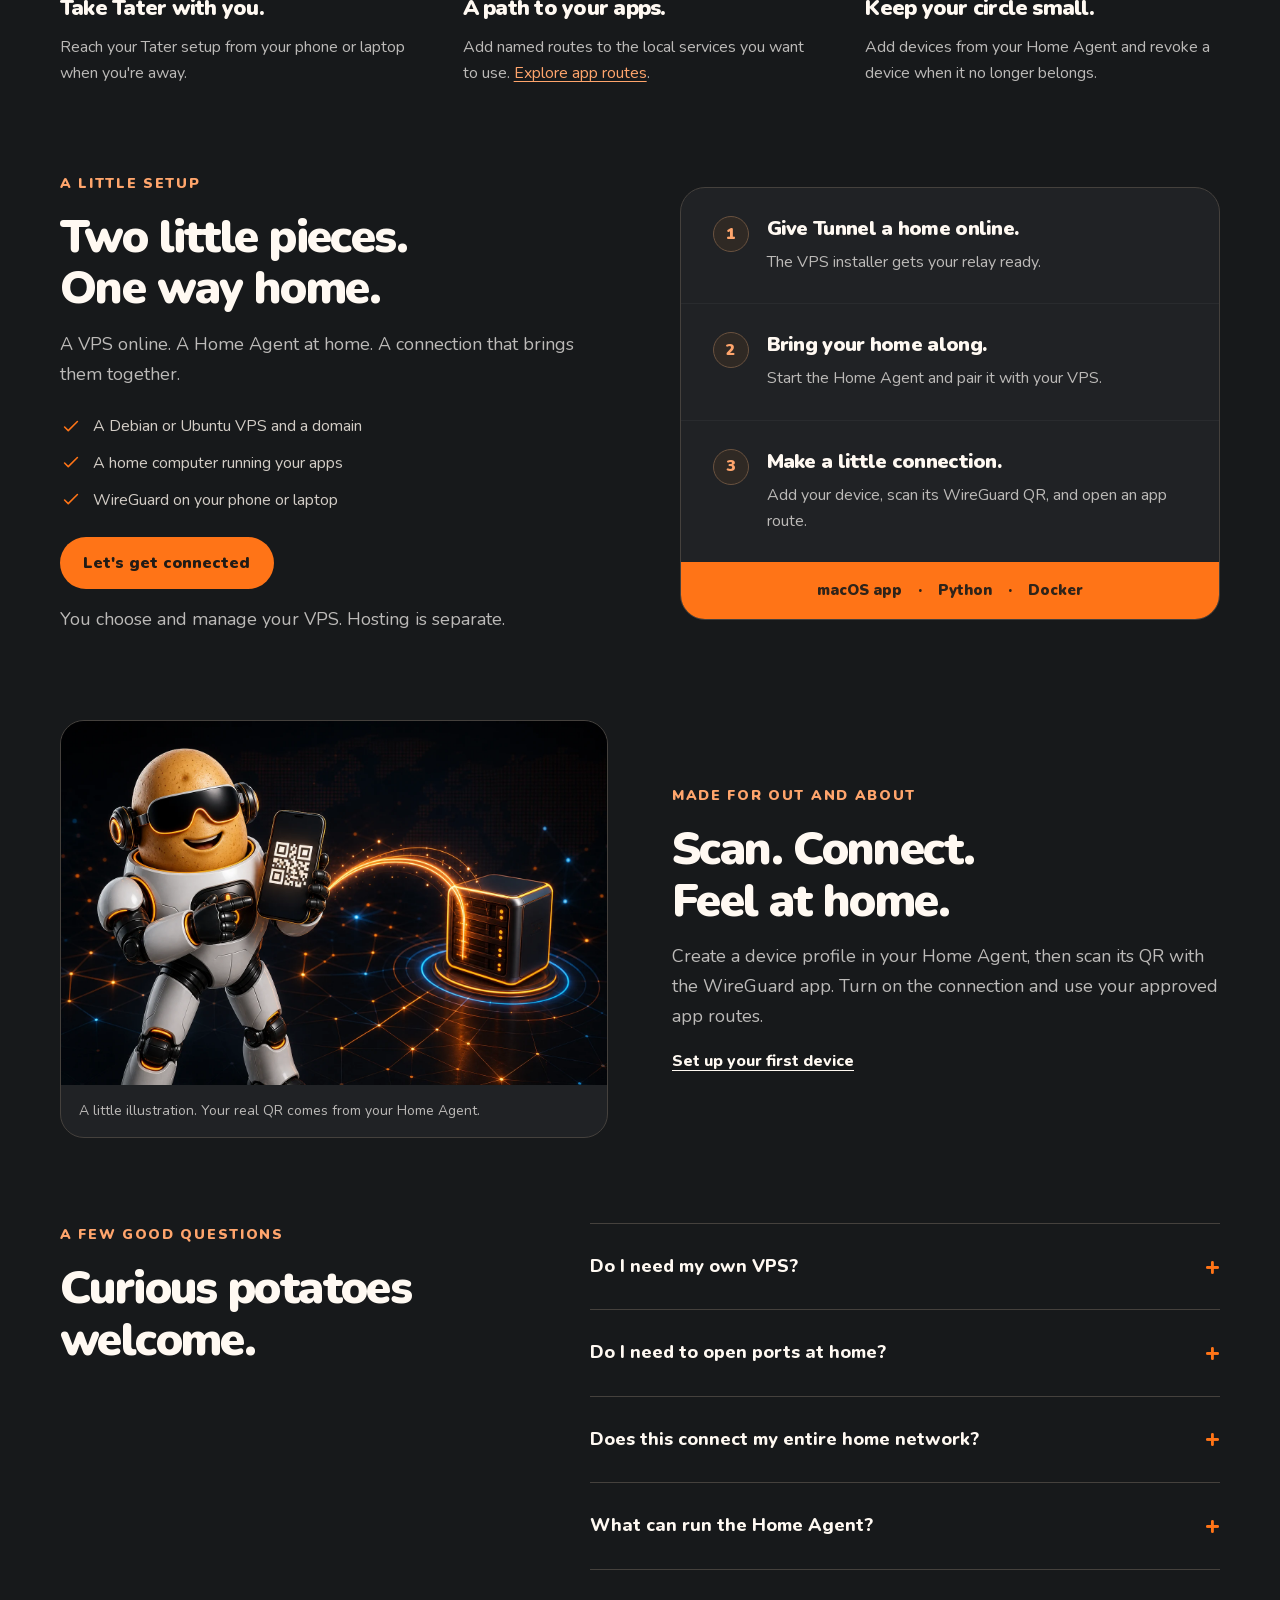
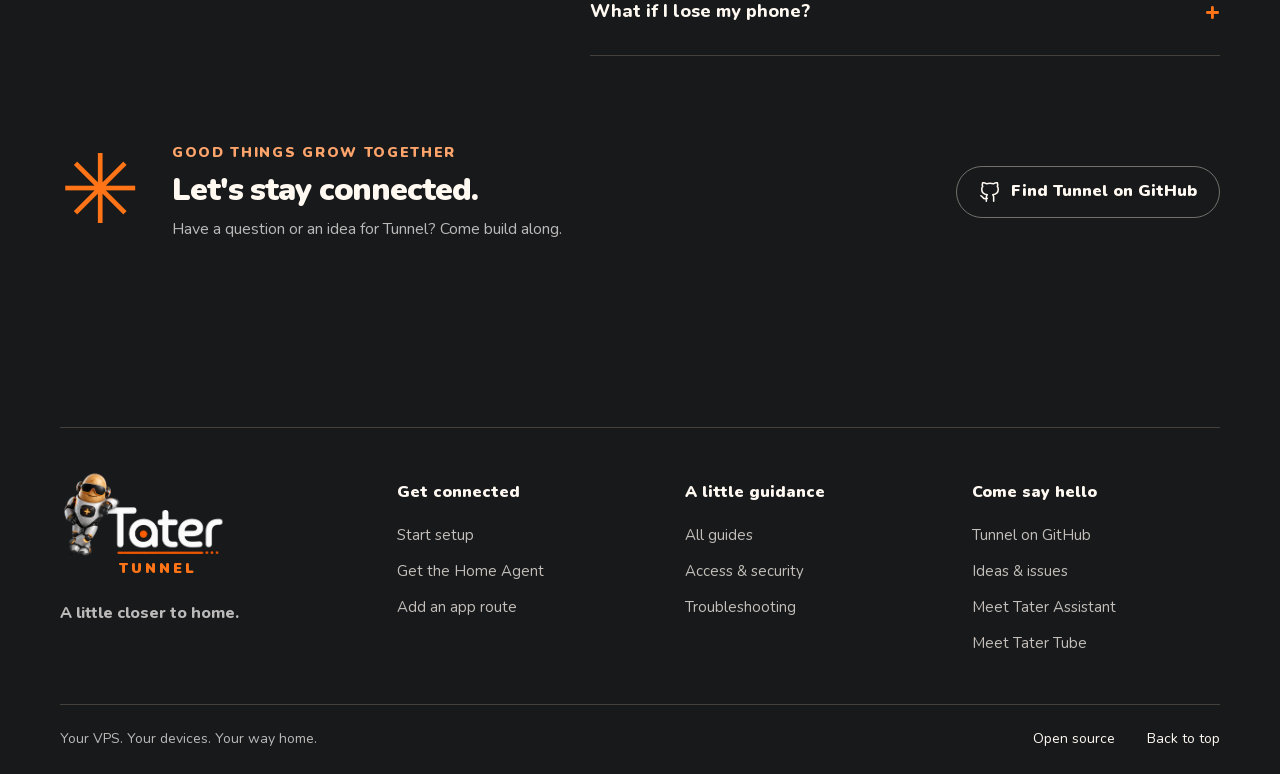
==== commit 0a52db1a: "Refresh Tater Tunnel website with shared Tater design" ====
--- a/public_html/index.html
+++ b/public_html/index.html
@@ -3,134 +3,76 @@
         <head>
           <meta charset="utf-8">
           <meta name="viewport" content="width=device-width, initial-scale=1">
-          <meta name="description" content="Tater Tunnel pairs a Home Agent to a VPS and lets remote devices reach approved Tater and local app routes through WireGuard and a home relay.">
-          <title>Tater Tunnel | Secure relay for home apps</title>
-          <link rel="stylesheet" href="assets/site.css">
-          <script src="assets/site.js" defer></script>
+          <meta name="description" content="Bring Tater and your favorite local apps with you. Connect through a VPS you control without opening ports on your home router.">
+          <meta name="theme-color" content="#17191b">
+          <meta property="og:type" content="website">
+          <meta property="og:title" content="Tater Tunnel | Your home apps. Anywhere you go.">
+          <meta property="og:description" content="Bring Tater and your favorite local apps with you. Connect through a VPS you control without opening ports on your home router.">
+          <meta property="og:image" content="https://tatertunnel.com/assets/images/tater-tunnel-hero.png">
+          <meta name="twitter:card" content="summary_large_image">
+          <title>Tater Tunnel | Your home apps. Anywhere you go.</title>
+          <link rel="preload" href="assets/fonts/nunito-latin-variable.woff2" as="font" type="font/woff2" crossorigin>
+          <link rel="stylesheet" href="assets/site.css?v=718664e1f19f">
+          <script src="assets/site.js?v=4c81356b1924" defer></script>
         </head>
         <body data-page="home">
+          <a class="skip-link" href="#main-content">Skip to content</a>
           <header class="site-header">
-            <a class="brand" href="index.html" aria-label="Tater Tunnel home">
-              <img src="assets/images/tater-logo-primary.png" alt="Tater logo">
-            </a>
-            <button class="nav-toggle" type="button" aria-expanded="false" aria-controls="site-nav">Menu</button>
-            <nav class="site-nav" id="site-nav">
-              <a class="nav-link is-active" href="index.html">Home</a>
-<a class="nav-link" href="setup/index.html">Setup</a>
-<a class="nav-link" href="routes/index.html">Routes</a>
-<a class="nav-link" href="security/index.html">Security</a>
-<a class="nav-link" href="troubleshooting/index.html">Troubleshooting</a>
+            <a class="brand" href="index.html" aria-label="Tater Tunnel home"><img src="assets/images/tater-logo-primary.png" alt="Tater" width="1535" height="1024"><span>Tunnel</span></a>
+            <button class="nav-toggle" type="button" aria-expanded="false" aria-controls="site-nav">Menu <span aria-hidden="true">☰</span></button>
+            <nav class="site-nav" id="site-nav" aria-label="Main navigation"><a class="nav-link" href="setup/index.html">Get started</a>
+<a class="nav-link" href="routes/index.html">App routes</a>
 <a class="nav-link" href="wiki/index.html">Docs</a>
-<a class="nav-link nav-link-github" href="https://github.com/TaterTotterson/Tater_Tunnel" target="_blank" rel="noreferrer">GitHub</a>
-            </nav>
+<a class="nav-link nav-link-github" href="https://github.com/TaterTotterson/Tater_Tunnel"><svg class="ui-icon" viewBox="0 0 24 24" fill="none" stroke="currentColor" stroke-width="1.7" stroke-linecap="round" stroke-linejoin="round" aria-hidden="true"><path d="M9 19c-5 2-5-3-7-3m14 6v-4a4 4 0 0 0-1-3c4-.5 6-2 6-6a5 5 0 0 0-1-3 5 5 0 0 0 0-4s-2-.5-4 1a14 14 0 0 0-8 0C6 1.5 4 2 4 2a5 5 0 0 0 0 4 5 5 0 0 0-1 3c0 4 2 5.5 6 6a4 4 0 0 0-1 3v4"/></svg>GitHub</a></nav>
           </header>
-          <main>
+          <main id="main-content" tabindex="-1">
+    <section class="tunnel-welcome">
+      <div class="welcome-copy"><span class="welcome-tag">A little closer to home.</span>
+        <h1>Your home apps.<br><span>Anywhere you go.</span></h1>
+        <p>Bring Tater and your favorite local apps along for the day. Connect through a server you control, without opening ports on your home router.</p>
+        <div class="action-row"><a class="button button-primary" href="setup/index.html"><svg class="ui-icon" viewBox="0 0 24 24" fill="none" stroke="currentColor" stroke-width="1.7" stroke-linecap="round" stroke-linejoin="round" aria-hidden="true"><path d="M12 3v12m-5-5 5 5 5-5M4 16v5h16v-5"/></svg>Get started</a><a class="button button-secondary" href="#how-it-works">See how it works</a></div>
+        <div class="welcome-notes"><span><svg class="ui-icon" viewBox="0 0 24 24" fill="none" stroke="currentColor" stroke-width="1.7" stroke-linecap="round" stroke-linejoin="round" aria-hidden="true"><path d="m3 10 9-7 9 7v11h-7v-7h-4v7H3Z"/></svg>Self-hosted</span><span><svg class="ui-icon" viewBox="0 0 24 24" fill="none" stroke="currentColor" stroke-width="1.7" stroke-linecap="round" stroke-linejoin="round" aria-hidden="true"><rect x="6" y="2" width="12" height="20" rx="3"/><path d="M10 5h4m-3 14h2"/></svg>Phone friendly</span><span><svg class="ui-icon" viewBox="0 0 24 24" fill="none" stroke="currentColor" stroke-width="1.7" stroke-linecap="round" stroke-linejoin="round" aria-hidden="true"><circle cx="8" cy="8" r="5"/><path d="m12 12 9 9m-5-5 3-3m-6 0 3-3"/></svg>Your devices</span></div>
+      </div>
+      <div class="welcome-art"><div class="art-orbit" aria-hidden="true"></div><img src="assets/images/tater-tunnel-hero.webp" alt="Tater bringing two network cables together" width="1717" height="916" fetchpriority="high"><span class="art-spark" aria-hidden="true">✳</span><div class="hello-sticker">Home, to go.<span>A little Tater connection.</span></div></div>
+    </section>
+    <div class="values-strip" aria-label="Run it your way"><p>Your VPS.</p><span aria-hidden="true"><svg class="ui-icon" viewBox="0 0 24 24" fill="none" stroke="currentColor" stroke-width="1.7" stroke-linecap="round" stroke-linejoin="round" aria-hidden="true"><path d="M9 7H7a5 5 0 0 0 0 10h2m6-10h2a5 5 0 0 1 0 10h-2M8 12h8"/></svg></span><p>Your devices.</p><span aria-hidden="true"><svg class="ui-icon" viewBox="0 0 24 24" fill="none" stroke="currentColor" stroke-width="1.7" stroke-linecap="round" stroke-linejoin="round" aria-hidden="true"><path d="M9 7H7a5 5 0 0 0 0 10h2m6-10h2a5 5 0 0 1 0 10h-2M8 12h8"/></svg></span><p>Your way home.</p><span aria-hidden="true"><svg class="ui-icon" viewBox="0 0 24 24" fill="none" stroke="currentColor" stroke-width="1.7" stroke-linecap="round" stroke-linejoin="round" aria-hidden="true"><path d="M9 7H7a5 5 0 0 0 0 10h2m6-10h2a5 5 0 0 1 0 10h-2M8 12h8"/></svg></span></div>
 
-    <section class="hero">
-      <img class="hero-bg" src="assets/images/tater-tunnel-hero.png" alt="" aria-hidden="true">
-      <div class="hero-copy">
-        <span class="eyebrow">Secure relay + mobile VPN</span>
-        <h1>Tater Tunnel</h1>
-        <p>Bring your home Tater setup and approved local apps with you through your own VPS, without opening inbound ports at home.</p>
-        <div class="hero-actions">
-          <a class="button" href="setup/index.html">Start setup</a>
-          <a class="button button-secondary" href="routes/index.html">View routes</a>
-        </div>
-        <div class="hero-facts" aria-label="Tater Tunnel highlights">
-          <span>Home Agent -> VPS Agent</span>
-          <span>WireGuard QR for phones</span>
-          <span>Approved routes only</span>
-        </div>
+    <section class="section connection-section" id="how-it-works">
+      <div class="section-intro centered"><span class="eyebrow">Meet Tater Tunnel</span><h2>A familiar way<br>back home.</h2><p>Your VPS is a small server you rent. It connects your devices to a Home Agent running beside your apps.</p></div>
+      <div class="connection-map" aria-label="Your device connects through your VPS to the Home Agent and the apps you choose">
+        <div class="connection-node"><svg class="ui-icon" viewBox="0 0 24 24" fill="none" stroke="currentColor" stroke-width="1.7" stroke-linecap="round" stroke-linejoin="round" aria-hidden="true"><rect x="6" y="2" width="12" height="20" rx="3"/><path d="M10 5h4m-3 14h2"/></svg><h3>Your device</h3><p>Connect with WireGuard.</p></div>
+        <div class="connection-node"><svg class="ui-icon" viewBox="0 0 24 24" fill="none" stroke="currentColor" stroke-width="1.7" stroke-linecap="round" stroke-linejoin="round" aria-hidden="true"><rect x="3" y="3" width="18" height="7" rx="2"/><rect x="3" y="14" width="18" height="7" rx="2"/><path d="M7 6h.01M7 17h.01M12 6h5m-5 11h5"/></svg><h3>Your VPS</h3><p>A meeting place online.</p></div>
+        <div class="connection-node"><svg class="ui-icon" viewBox="0 0 24 24" fill="none" stroke="currentColor" stroke-width="1.7" stroke-linecap="round" stroke-linejoin="round" aria-hidden="true"><path d="m3 10 9-7 9 7v11h-7v-7h-4v7H3Z"/></svg><h3>Your Home Agent</h3><p>A connection from home.</p></div>
+        <div class="connection-node"><svg class="ui-icon" viewBox="0 0 24 24" fill="none" stroke="currentColor" stroke-width="1.7" stroke-linecap="round" stroke-linejoin="round" aria-hidden="true"><rect x="3" y="3" width="7" height="7" rx="2"/><rect x="14" y="3" width="7" height="7" rx="2"/><rect x="3" y="14" width="7" height="7" rx="2"/><rect x="14" y="14" width="7" height="7" rx="2"/></svg><h3>Your apps</h3><p>Only the routes you add.</p></div>
       </div>
+      <p class="connection-note">The Home Agent connects out to your VPS. Your home router stays as it is.</p>
     </section>
 
-    <section class="section section-intro" id="overview">
-      <div class="section-head">
-        <span class="eyebrow">What it does</span>
-        <h2>A simple path from phone to your home apps.</h2>
-        <p>Tater Tunnel splits the problem into two easy pieces: the home computer makes an outbound relay connection, and mobile devices use a normal WireGuard profile to reach approved app routes through the VPS side.</p>
-      </div>
-      <div class="grid grid-3">
-        <article class="info-card">
-  <h3>Home Agent</h3>
-  <p>Runs beside Tater on the user&#x27;s home machine. It owns pairing, approved devices, route targets, and the local relay to approved Tater or app services.</p>
-  <div class="chip-row"><span class="chip">macOS</span><span class="chip">Windows</span><span class="chip">Linux</span><span class="chip">Docker path later</span></div>
-</article>
-
-<article class="info-card">
-  <h3>VPS Agent</h3>
-  <p>Runs on the user&#x27;s VPS. It gives the Home Agent a public rendezvous point, hosts WireGuard device peers, and relays approved requests.</p>
-  <div class="chip-row"><span class="chip">Caddy HTTPS</span><span class="chip">WireGuard</span><span class="chip">No home ports</span></div>
-</article>
-
-<article class="info-card">
-  <h3>Remote Devices</h3>
-  <p>Phones and laptops scan a WireGuard QR, connect to the VPS, and open approved relay URLs like 10.88.0.1:4174/relay/tater/.</p>
-  <div class="chip-row"><span class="chip">QR setup</span><span class="chip">Revokable</span><span class="chip">Mobile friendly</span></div>
-</article>
-
-      </div>
+    <section class="section benefits" aria-label="A little more connected">
+      <article><svg class="ui-icon" viewBox="0 0 24 24" fill="none" stroke="currentColor" stroke-width="1.7" stroke-linecap="round" stroke-linejoin="round" aria-hidden="true"><path d="m12 2 3 7 7 3-7 3-3 7-3-7-7-3 7-3Z"/></svg><h3>Take Tater with you.</h3><p>Reach your Tater setup from your phone or laptop when you're away.</p></article>
+      <article><svg class="ui-icon" viewBox="0 0 24 24" fill="none" stroke="currentColor" stroke-width="1.7" stroke-linecap="round" stroke-linejoin="round" aria-hidden="true"><rect x="3" y="3" width="7" height="7" rx="2"/><rect x="14" y="3" width="7" height="7" rx="2"/><rect x="3" y="14" width="7" height="7" rx="2"/><rect x="14" y="14" width="7" height="7" rx="2"/></svg><h3>A path to your apps.</h3><p>Add named routes to the local services you want to use. <a href="routes/index.html">Explore app routes</a>.</p></article>
+      <article><svg class="ui-icon" viewBox="0 0 24 24" fill="none" stroke="currentColor" stroke-width="1.7" stroke-linecap="round" stroke-linejoin="round" aria-hidden="true"><circle cx="8" cy="8" r="5"/><path d="m12 12 9 9m-5-5 3-3m-6 0 3-3"/></svg><h3>Keep your circle small.</h3><p>Add devices from your Home Agent and revoke a device when it no longer belongs.</p></article>
     </section>
 
-    <section class="section flow-section">
-      <div class="section-head">
-        <span class="eyebrow">Traffic shape</span>
-        <h2>The VPS relays. The Home Agent owns trust.</h2>
-      </div>
-      <div class="flow-strip" aria-label="Tunnel traffic flow">
-        <div><strong>Phone</strong><span>WireGuard app</span></div>
-        <b>-></b>
-        <div><strong>VPS</strong><span>10.88.0.1 relay</span></div>
-        <b>-></b>
-        <div><strong>Home Agent</strong><span>approved routes</span></div>
-        <b>-></b>
-        <div><strong>Approved apps</strong><span>local targets</span></div>
-      </div>
+    <section class="section getting-started">
+      <div class="section-intro"><span class="eyebrow">A little setup</span><h2>Two little pieces.<br>One way home.</h2><p>A VPS online. A Home Agent at home. A connection that brings them together.</p><ul class="bring-list"><li><svg class="ui-icon" viewBox="0 0 24 24" fill="none" stroke="currentColor" stroke-width="1.7" stroke-linecap="round" stroke-linejoin="round" aria-hidden="true"><path d="m5 12 4 4L19 6"/></svg>A Debian or Ubuntu VPS and a domain</li><li><svg class="ui-icon" viewBox="0 0 24 24" fill="none" stroke="currentColor" stroke-width="1.7" stroke-linecap="round" stroke-linejoin="round" aria-hidden="true"><path d="m5 12 4 4L19 6"/></svg>A home computer running your apps</li><li><svg class="ui-icon" viewBox="0 0 24 24" fill="none" stroke="currentColor" stroke-width="1.7" stroke-linecap="round" stroke-linejoin="round" aria-hidden="true"><path d="m5 12 4 4L19 6"/></svg>WireGuard on your phone or laptop</li></ul><a class="button" href="setup/index.html">Let's get connected</a><p class="small-note">You choose and manage your VPS. Hosting is separate.</p></div>
+      <div class="setup-overview"><article><span class="step-number">1</span><div><h3>Give Tunnel a home online.</h3><p>The VPS installer gets your relay ready.</p></div></article><article><span class="step-number">2</span><div><h3>Bring your home along.</h3><p>Start the Home Agent and pair it with your VPS.</p></div></article><article><span class="step-number">3</span><div><h3>Make a little connection.</h3><p>Add your device, scan its WireGuard QR, and open an app route.</p></div></article><div class="overview-bottom">macOS app <span aria-hidden="true">·</span> Python <span aria-hidden="true">·</span> Docker</div></div>
     </section>
 
-    <section class="section split-section">
-      <div class="split-copy">
-        <span class="eyebrow">One-command VPS setup</span>
-        <h2>Blank VPS users get Caddy, WireGuard, firewall rules, and the service.</h2>
-        <p>The interactive installer has a friendly terminal menu with update, blank VPS, advanced VPS, and setup-notes paths. Running the same command later lets users update an existing install.</p>
-              <div class="command-box">
-        <div class="command-head">
-          <span>Run on the VPS</span>
-          <button type="button" data-copy-code>Copy</button>
-        </div>
-        <pre><code>curl -fsSL https://raw.githubusercontent.com/TaterTotterson/Tater_Tunnel/main/scripts/tater-vps-setup.sh \
--o /tmp/tater-vps-setup.sh &amp;&amp; sudo bash /tmp/tater-vps-setup.sh</code></pre>
-      </div>
+    <section class="section mobile-section"><figure><img src="assets/images/tater-mobile-qr.webp" alt="Illustration of Tater holding a phone with a QR pattern" width="1536" height="1024" loading="lazy"><figcaption>A little illustration. Your real QR comes from your Home Agent.</figcaption></figure><div class="section-intro"><span class="eyebrow">Made for out and about</span><h2>Scan. Connect.<br>Feel at home.</h2><p>Create a device profile in your Home Agent, then scan its QR with the WireGuard app. Turn on the connection and use your approved app routes.</p><a class="text-link" href="setup/index.html#add-device">Set up your first device</a></div></section>
 
-      </div>
-      <figure class="image-panel">
-  <img src="assets/images/tater-vps-secure.png" alt="Tater mascot beside a secure VPS">
-  <figcaption>Full setup keeps the raw agent port private and puts HTTPS in front with Caddy.</figcaption>
-</figure>
-
-    </section>
-
-    <section class="section split-section split-section-reverse">
-      <figure class="image-panel">
-  <img src="assets/images/tater-mobile-qr.png" alt="Tater mascot holding a phone with a QR code">
-  <figcaption>Remote devices scan a generated WireGuard QR and then use relay URLs through 10.88.0.1.</figcaption>
-</figure>
-
-      <div class="split-copy">
-        <span class="eyebrow">Mobile path</span>
-        <h2>Phones use the familiar VPN flow.</h2>
-        <p>The Home Agent generates a device profile, the VPS Agent installs the WireGuard peer, and the user scans a QR in the WireGuard app. Revoking a device removes the VPS peer and the Home Agent record.</p>
-        <div class="callout">
-          <strong>Common route URL</strong>
-          <code>http://10.88.0.1:4174/relay/tater/</code>
-        </div>
-      </div>
-    </section>
-
-          </main>
+    <section class="section faq-section"><div class="section-intro"><span class="eyebrow">A few good questions</span><h2>Curious potatoes<br>welcome.</h2></div><div class="faq-list">
+      <details><summary>Do I need my own VPS?</summary><p>Yes. Tater Tunnel uses a VPS you choose and manage, plus a Home Agent on your home computer. The setup guide covers a fresh Debian or Ubuntu VPS and an existing server.</p></details>
+      <details><summary>Do I need to open ports at home?</summary><p>The Home Agent makes an outbound connection to your VPS, so you do not need inbound port forwarding on your home router. The VPS still needs the ports described in the setup guide.</p></details>
+      <details><summary>Does this connect my entire home network?</summary><p>The default path is for the app routes you choose. It does not give a device unrestricted access to every machine on your network, and it is not a full-internet VPN service.</p></details>
+      <details><summary>What can run the Home Agent?</summary><p>There is a macOS menu bar app, plus Python and Docker options. Remote phones and laptops connect with a WireGuard profile generated by the Home Agent.</p></details>
+      <details><summary>What if I lose my phone?</summary><p>Revoke that device in your Home Agent. This removes its device record and the corresponding WireGuard peer on your VPS. <a href="security/index.html">Read about access and security</a>.</p></details>
+    </div></section>
+    <section class="section community-band"><span class="community-spark" aria-hidden="true">✳</span><div><span class="eyebrow">Good things grow together</span><h2>Let's stay connected.</h2><p>Have a question or an idea for Tunnel? Come build along.</p></div><a class="button button-secondary" href="https://github.com/TaterTotterson/Tater_Tunnel"><svg class="ui-icon" viewBox="0 0 24 24" fill="none" stroke="currentColor" stroke-width="1.7" stroke-linecap="round" stroke-linejoin="round" aria-hidden="true"><path d="M9 19c-5 2-5-3-7-3m14 6v-4a4 4 0 0 0-1-3c4-.5 6-2 6-6a5 5 0 0 0-1-3 5 5 0 0 0 0-4s-2-.5-4 1a14 14 0 0 0-8 0C6 1.5 4 2 4 2a5 5 0 0 0 0 4 5 5 0 0 0-1 3c0 4 2 5.5 6 6a4 4 0 0 0-1 3v4"/></svg>Find Tunnel on GitHub</a></section>
+    </main>
           <footer class="site-footer">
-            <p>Tater Tunnel docs are generated from this repository.</p>
-            <p><a href="https://github.com/TaterTotterson/Tater_Tunnel" target="_blank" rel="noreferrer">View the project on GitHub</a></p>
+            <div class="footer-main"><div class="footer-brand"><a class="brand" href="index.html" aria-label="Tater Tunnel home"><img src="assets/images/tater-logo-primary.png" alt="Tater" width="1535" height="1024" loading="lazy"><span>Tunnel</span></a><p>A little closer to home.</p></div><div class="footer-column"><h2>Get connected</h2><a href="setup/index.html">Start setup</a><a href="setup/index.html#home-agent">Get the Home Agent</a><a href="routes/index.html">Add an app route</a></div><div class="footer-column"><h2>A little guidance</h2><a href="wiki/index.html">All guides</a><a href="security/index.html">Access &amp; security</a><a href="troubleshooting/index.html">Troubleshooting</a></div><div class="footer-column"><h2>Come say hello</h2><a href="https://github.com/TaterTotterson/Tater_Tunnel">Tunnel on GitHub</a><a href="https://github.com/TaterTotterson/Tater_Tunnel/issues">Ideas &amp; issues</a><a href="https://taterassistant.com">Meet Tater Assistant</a><a href="https://tatertube.tv">Meet Tater Tube</a></div></div>
+            <div class="footer-bottom"><p>Your VPS. Your devices. Your way home.</p><a href="https://github.com/TaterTotterson/Tater_Tunnel-Website/blob/main/LICENSE">Open source</a><a href="#">Back to top</a></div>
           </footer>
         </body>
         </html>
--- a/public_html/assets/site.css
+++ b/public_html/assets/site.css
@@ -1,732 +1,314 @@
+@font-face { font-family: Nunito; src: url('fonts/nunito-latin-variable.woff2') format('woff2'); font-style: normal; font-weight: 400 1000; font-display: swap; }
 :root {
-  --bg: #12100d;
-  --bg-2: #1a1713;
-  --surface: rgba(31, 28, 23, 0.86);
-  --surface-strong: rgba(38, 34, 28, 0.96);
-  --border: rgba(255, 171, 88, 0.22);
-  --text: #fff7eb;
-  --muted: #c9bca9;
-  --muted-2: #9d9487;
-  --accent: #ff8a24;
-  --accent-2: #5bc8ff;
-  --cream: #ffe0ac;
-  --shadow: 0 20px 58px rgba(0, 0, 0, 0.34);
-  --content: min(1160px, calc(100vw - 32px));
-  --font-body: "Avenir Next", "Segoe UI", system-ui, sans-serif;
-  --font-head: "Avenir Next Condensed", "Franklin Gothic Medium", "Segoe UI", sans-serif;
-}
-
-* {
-  box-sizing: border-box;
-}
-
-html {
-  scroll-behavior: smooth;
-}
-
-body {
-  margin: 0;
-  min-height: 100vh;
-  color: var(--text);
-  font-family: var(--font-body);
-  background:
-    linear-gradient(rgba(255, 255, 255, 0.025) 1px, transparent 1px),
-    linear-gradient(90deg, rgba(255, 255, 255, 0.025) 1px, transparent 1px),
-    linear-gradient(180deg, #12100d 0%, #1a1713 42%, #0f1010 100%);
-  background-size: 34px 34px, 34px 34px, auto;
-}
-
-body::before {
-  content: "";
-  position: fixed;
-  inset: 0;
-  pointer-events: none;
-  background:
-    linear-gradient(125deg, rgba(255, 138, 36, 0.13), transparent 38%),
-    linear-gradient(235deg, rgba(91, 200, 255, 0.09), transparent 34%);
-}
-
-a {
-  color: inherit;
-  text-decoration: none;
-}
-
-img {
-  display: block;
-  max-width: 100%;
-}
-
-code,
-pre {
-  font-family: "SFMono-Regular", "Menlo", "Consolas", monospace;
-}
-
-code:not(pre code) {
-  max-width: 100%;
-  padding: 0.16rem 0.36rem;
-  border: 1px solid rgba(255, 255, 255, 0.08);
-  border-radius: 6px;
-  color: #ffcf95;
-  background: rgba(255, 255, 255, 0.055);
-  overflow-wrap: anywhere;
-  word-break: break-word;
-}
-
-.site-header {
-  position: sticky;
-  top: 0;
-  z-index: 20;
-  display: flex;
-  align-items: center;
-  gap: 1rem;
-  width: var(--content);
-  margin: 0 auto;
-  padding: 0.7rem 0;
-}
-
-.site-header::before {
-  content: "";
-  position: fixed;
-  top: 0;
-  left: 0;
-  right: 0;
-  height: 72px;
-  z-index: -1;
-  background: rgba(18, 16, 13, 0.9);
-  border-bottom: 1px solid rgba(255, 255, 255, 0.07);
-  backdrop-filter: blur(16px);
-}
-
-.brand {
-  display: inline-flex;
-  align-items: center;
-  flex: 0 0 auto;
-  font-weight: 800;
-}
-
-.brand img {
-  width: 96px;
-  height: 48px;
-  border-radius: 8px;
-  object-fit: contain;
-  object-position: center;
-  box-shadow: 0 0 0 1px rgba(255, 255, 255, 0.1);
-}
-
-.site-nav {
-  display: flex;
-  justify-content: flex-end;
-  align-items: center;
-  flex: 1 1 auto;
-  gap: 0.35rem;
-}
-
-.nav-link {
-  display: inline-flex;
-  align-items: center;
-  justify-content: center;
-  min-height: 38px;
-  padding: 0.55rem 0.75rem;
-  border-radius: 8px;
-  color: var(--muted);
-  font-size: 0.87rem;
-}
-
-.nav-link:hover,
-.nav-link.is-active {
-  color: var(--text);
-  background: rgba(255, 138, 36, 0.13);
-}
-
-.nav-link-github {
-  color: #fdfdfd;
-  background: rgba(255, 255, 255, 0.075);
-}
-
-.nav-toggle {
-  display: none;
-  min-height: 38px;
-  padding: 0.5rem 0.8rem;
-  border: 1px solid rgba(255, 255, 255, 0.12);
-  border-radius: 8px;
-  color: var(--text);
-  background: rgba(255, 255, 255, 0.06);
-  font: inherit;
-}
-
-main {
-  position: relative;
-  z-index: 1;
-}
-
-.hero {
-  position: relative;
-  isolation: isolate;
-  display: grid;
-  align-items: end;
-  min-height: min(740px, 74vh);
-  margin-top: -66px;
-  padding: 9rem max(16px, calc((100vw - 1160px) / 2)) 3.5rem;
-  overflow: hidden;
-  background: #12100d;
-}
-
-.hero::before {
-  content: "";
-  position: absolute;
-  inset: 0;
-  z-index: -1;
-  background:
-    linear-gradient(90deg, rgba(12, 11, 9, 0.96) 0%, rgba(12, 11, 9, 0.78) 36%, rgba(12, 11, 9, 0.3) 72%),
-    linear-gradient(0deg, rgba(18, 16, 13, 1) 0%, rgba(18, 16, 13, 0.18) 28%);
-}
-
-.hero-bg {
-  position: absolute;
-  inset: 0;
-  z-index: -2;
-  width: 100%;
-  height: 100%;
-  object-fit: cover;
-  object-position: center;
-}
-
-.hero-copy {
-  width: min(650px, 100%);
-}
-
-.eyebrow {
-  display: inline-flex;
-  margin-bottom: 0.8rem;
-  color: var(--accent-2);
-  font-size: 0.76rem;
-  font-weight: 800;
-  letter-spacing: 0.08em;
-  text-transform: uppercase;
-}
-
-h1,
-h2,
-h3 {
-  margin: 0;
-  font-family: var(--font-head);
-  letter-spacing: 0;
-  line-height: 1;
-}
-
-h1 {
-  max-width: 12ch;
-  font-size: clamp(4rem, 13vw, 8.5rem);
-}
-
-h2 {
-  font-size: clamp(2rem, 5vw, 4rem);
-}
-
-h3 {
-  font-size: 1.35rem;
-}
-
-p {
-  color: var(--muted);
-  line-height: 1.65;
-}
-
-.hero-copy p {
-  max-width: 660px;
-  margin: 1rem 0 0;
-  color: #f5dfc5;
-  font-size: clamp(1.08rem, 2vw, 1.28rem);
-}
-
-.hero-actions,
-.action-row {
-  display: flex;
-  flex-wrap: wrap;
-  gap: 0.7rem;
-  margin-top: 1.45rem;
-}
-
-.button {
-  display: inline-flex;
-  align-items: center;
-  justify-content: center;
-  min-height: 44px;
-  padding: 0.72rem 1rem;
-  border-radius: 8px;
-  color: #1b130a;
-  font-weight: 800;
-  background: linear-gradient(180deg, #ffb65c, #ff8422);
-  box-shadow: 0 14px 30px rgba(255, 133, 34, 0.24);
-}
-
-.button-secondary {
-  color: var(--text);
-  background: rgba(255, 255, 255, 0.08);
-  box-shadow: inset 0 0 0 1px rgba(255, 255, 255, 0.12);
-}
-
-.hero-facts {
-  display: flex;
-  flex-wrap: wrap;
-  gap: 0.65rem;
-  margin-top: 1.4rem;
-}
-
-.hero-facts span,
-.chip {
-  display: inline-flex;
-  align-items: center;
-  min-height: 30px;
-  padding: 0.38rem 0.58rem;
-  border: 1px solid rgba(255, 255, 255, 0.11);
-  border-radius: 8px;
-  color: #ffe3be;
-  background: rgba(255, 255, 255, 0.055);
-  font-size: 0.8rem;
-  font-weight: 700;
-}
-
-.section,
-.sub-hero {
-  width: var(--content);
-  margin: 0 auto;
-}
-
-.section {
-  padding: 4.5rem 0;
-}
-
-.section + .section {
-  border-top: 1px solid rgba(255, 255, 255, 0.07);
-}
-
-.section-head {
-  display: grid;
-  gap: 0.65rem;
-  max-width: 760px;
-  margin-bottom: 1.6rem;
-}
-
-.section-head p {
-  margin: 0;
-  font-size: 1.03rem;
-}
-
-.sub-hero {
-  padding: 7rem 0 3.2rem;
-}
-
-.sub-hero h1 {
-  max-width: 780px;
-  font-size: clamp(3rem, 10vw, 6.6rem);
-}
-
-.sub-hero p {
-  max-width: 760px;
-  font-size: 1.1rem;
-}
-
-.grid {
-  display: grid;
-  gap: 1rem;
-  min-width: 0;
-}
-
-.grid-2 {
-  grid-template-columns: repeat(2, minmax(0, 1fr));
-}
-
-.grid-3 {
-  grid-template-columns: repeat(3, minmax(0, 1fr));
-}
-
-.info-card,
-.step-block,
-.route-example,
-.image-panel,
-.callout {
-  border: 1px solid var(--border);
-  border-radius: 8px;
-  background: var(--surface);
-  box-shadow: var(--shadow);
-}
-
-.info-card {
-  min-width: 0;
-  padding: 1.25rem;
-}
-
-.info-card p {
-  margin: 0.75rem 0 0;
-}
-
-.chip-row {
-  display: flex;
-  flex-wrap: wrap;
-  gap: 0.45rem;
-  margin-top: 1rem;
-}
-
-.flow-section {
-  padding-top: 1rem;
-}
-
-.flow-strip {
-  display: grid;
-  grid-template-columns: 1fr auto 1fr auto 1fr auto 1fr;
-  align-items: stretch;
-  gap: 0.7rem;
-}
-
-.flow-strip div {
-  min-width: 0;
-  padding: 1rem;
-  border: 1px solid rgba(91, 200, 255, 0.2);
-  border-radius: 8px;
-  background: rgba(12, 23, 29, 0.72);
-}
-
-.flow-strip b {
-  align-self: center;
-  color: var(--accent);
-}
-
-.flow-strip strong,
-.flow-strip span {
-  display: block;
-}
-
-.flow-strip span {
-  margin-top: 0.25rem;
-  color: var(--muted);
-  font-size: 0.9rem;
-}
-
-.split-section {
-  display: grid;
-  grid-template-columns: minmax(0, 1fr) minmax(300px, 0.82fr);
-  align-items: center;
-  gap: 1.4rem;
-}
-
-.split-section-reverse {
-  grid-template-columns: minmax(300px, 0.82fr) minmax(0, 1fr);
-}
-
-.split-copy {
-  min-width: 0;
-}
-
-.image-panel {
-  overflow: hidden;
-  margin: 0;
-}
-
-.image-panel img {
-  width: 100%;
-  aspect-ratio: 3 / 2;
-  object-fit: cover;
-}
-
-.image-panel figcaption {
-  padding: 0.8rem 1rem;
-  color: var(--muted);
-  font-size: 0.92rem;
-}
-
-.command-box {
-  min-width: 0;
-  max-width: 100%;
-  margin-top: 1rem;
-  overflow: hidden;
-  border: 1px solid rgba(91, 200, 255, 0.22);
-  border-radius: 8px;
-  background: #090b0d;
-  box-shadow: var(--shadow);
-}
-
-.command-head {
-  display: flex;
-  align-items: center;
-  justify-content: space-between;
-  gap: 0.75rem;
-  padding: 0.65rem 0.8rem;
-  border-bottom: 1px solid rgba(255, 255, 255, 0.08);
-  color: var(--muted);
-  background: rgba(255, 255, 255, 0.04);
-  font-size: 0.84rem;
-}
-
-.command-head button {
-  min-height: 30px;
-  padding: 0.35rem 0.58rem;
-  border: 1px solid rgba(255, 255, 255, 0.14);
-  border-radius: 6px;
-  color: var(--text);
-  background: rgba(255, 255, 255, 0.07);
-  font: inherit;
-  cursor: pointer;
-}
-
-pre {
-  max-width: 100%;
-  margin: 0;
-  padding: 1rem;
-  overflow-x: hidden;
-  color: #f7d5ad;
-  line-height: 1.55;
-  white-space: pre-wrap;
-  overflow-wrap: anywhere;
-  word-break: break-word;
-}
-
-pre code {
-  white-space: inherit;
-  overflow-wrap: inherit;
-  word-break: inherit;
-}
-
-.callout {
-  min-width: 0;
-  margin-top: 1rem;
-  padding: 1rem;
-}
-
-.callout strong,
-.callout code {
-  display: block;
-}
-
-.callout code {
-  width: auto;
-  margin-top: 0.55rem;
-}
-
-.step-list {
-  display: grid;
-  gap: 1rem;
-}
-
-.step-block {
-  min-width: 0;
-  padding: 1.25rem;
-}
-
-.step-block > span {
-  display: inline-flex;
-  margin-bottom: 0.6rem;
-  color: var(--accent-2);
-  font-size: 0.8rem;
-  font-weight: 800;
-  text-transform: uppercase;
-  letter-spacing: 0.08em;
-}
-
-.check-grid,
-.port-table {
-  display: grid;
-  gap: 0.75rem;
-  margin-top: 1rem;
-}
-
-.check-grid {
-  grid-template-columns: repeat(3, minmax(0, 1fr));
-}
-
-.check-grid div,
-.port-table div {
-  padding: 0.85rem;
-  border: 1px solid rgba(255, 255, 255, 0.08);
-  border-radius: 8px;
-  background: rgba(255, 255, 255, 0.045);
-}
-
-.check-grid strong,
-.port-table strong,
-.port-table span {
-  display: block;
-}
-
-.check-grid code {
-  display: block;
-  width: auto;
-  margin-top: 0.45rem;
-}
-
-.port-table {
-  grid-template-columns: repeat(4, minmax(0, 1fr));
-}
-
-.port-table span {
-  margin-top: 0.35rem;
-  color: var(--muted);
-  line-height: 1.45;
-}
-
-.route-example {
-  display: grid;
-  grid-template-columns: minmax(0, 1fr) minmax(280px, auto);
-  gap: 1rem;
-  align-items: center;
-  margin-bottom: 0.8rem;
-  padding: 1.1rem;
-}
-
-.route-example p {
-  margin-bottom: 0;
-}
-
-.check-list,
-.number-list {
-  margin: 0;
-  padding-left: 1.3rem;
-  color: var(--muted);
-  line-height: 1.75;
-}
-
-.doc-content {
-  min-width: 0;
-  max-width: 880px;
-}
-
-.doc-content h1 {
-  font-size: clamp(2.6rem, 7vw, 5rem);
-}
-
-.doc-content h2 {
-  margin-top: 2.2rem;
-  font-size: clamp(1.8rem, 4vw, 3rem);
-}
-
-.doc-content h3 {
-  margin-top: 1.6rem;
-}
-
-.doc-content a {
-  color: #89d9ff;
-  text-decoration: underline;
-  text-decoration-thickness: 1px;
-  text-underline-offset: 0.18em;
-}
-
-.site-footer {
-  position: relative;
-  z-index: 1;
-  display: flex;
-  justify-content: space-between;
-  gap: 1rem;
-  width: var(--content);
-  margin: 1rem auto 0;
-  padding: 1.5rem 0 2.5rem;
-  border-top: 1px solid rgba(255, 255, 255, 0.08);
-  color: var(--muted-2);
-}
-
-.site-footer p {
-  margin: 0;
-}
-
-.site-footer a {
-  color: var(--cream);
-}
-
-@media (max-width: 900px) {
-  .site-header {
-    justify-content: space-between;
-  }
-
-  .nav-toggle {
-    display: inline-flex;
-  }
-
-  .site-nav {
-    position: absolute;
-    top: 60px;
-    left: 0;
-    right: 0;
-    display: grid;
-    grid-template-columns: repeat(2, minmax(0, 1fr));
-    padding: 0.65rem;
-    border: 1px solid rgba(255, 255, 255, 0.1);
-    border-radius: 8px;
-    background: rgba(18, 16, 13, 0.96);
-    box-shadow: var(--shadow);
-    opacity: 0;
-    pointer-events: none;
-    transform: translateY(-8px);
-    transition: opacity 160ms ease, transform 160ms ease;
-  }
-
-  .site-nav.is-open {
-    opacity: 1;
-    pointer-events: auto;
-    transform: translateY(0);
-  }
-
-  .hero {
-    min-height: 690px;
-    padding-top: 8rem;
-  }
-
-  .hero::before {
-    background: linear-gradient(180deg, rgba(12, 11, 9, 0.4) 0%, rgba(12, 11, 9, 0.92) 52%, rgba(18, 16, 13, 1) 100%);
-  }
-
-  .hero-bg {
-    height: 58%;
-    object-fit: cover;
-    object-position: 58% top;
-  }
-
-  h1 {
-    font-size: clamp(3.4rem, 16vw, 6rem);
-  }
-
-  .grid-2,
-  .grid-3,
-  .split-section,
-  .split-section-reverse,
-  .flow-strip,
-  .check-grid,
-  .port-table,
-  .route-example {
-    grid-template-columns: 1fr;
-  }
-
-  .flow-strip b {
-    display: none;
-  }
-}
-
-@media (max-width: 560px) {
-  :root {
-    --content: min(100vw - 22px, 1160px);
-  }
-
-  .site-header::before {
-    height: 66px;
-  }
-
-  .hero {
-    min-height: 655px;
-    padding-bottom: 2.4rem;
-  }
-
-  .hero-copy p,
-  .sub-hero p {
-    font-size: 1rem;
-  }
-
-  .section {
-    padding: 3.25rem 0;
-  }
-
-  .sub-hero {
-    padding-top: 5.8rem;
-  }
-
-  .site-footer {
-    display: grid;
-  }
-}
+  --bg: #17191b; --surface: #202225; --border: #45413d; --text: #fff9f2; --muted: #bcbab8;
+  --accent: #ff7417; --accent-soft: #ffa56c; --content: min(1160px, calc(100% - 5rem));
+  --font-body: Nunito, 'Avenir Next', sans-serif;
+}
+* { box-sizing: border-box; }
+html { scroll-behavior: smooth; scroll-padding-top: 30px; }
+body { margin: 0; color: var(--text); background: var(--bg); font: 1rem/1.65 var(--font-body); }
+[hidden] { display: none !important; }
+::selection { color: #17191b; background: var(--accent); }
+:focus-visible { outline: 3px solid #ff9548; outline-offset: 5px; }
+a { color: inherit; text-decoration: none; }
+img { display: block; max-width: 100%; height: auto; }
+button, input { font: inherit; }
+button, summary { cursor: pointer; }
+h1, h2, h3, h4 { margin: 0; font-weight: 900; letter-spacing: -.035em; line-height: 1.12; }
+h1 { font-size: clamp(2.8rem, 5vw, 4.25rem); }
+h2 { font-size: clamp(2rem, 3.6vw, 3.1rem); }
+h3 { font-size: 1.35rem; line-height: 1.25; }
+h1 > span { color: var(--accent); }
+p { margin: 0; color: var(--muted); line-height: 1.65; }
+main { display: flow-root; overflow-x: clip; }
+.ui-icon { width: 22px; height: 22px; flex: 0 0 auto; }
+.eyebrow { display: block; color: var(--accent-soft); font-size: .875rem; font-weight: 900; letter-spacing: .12em; text-transform: uppercase; }
+.section { width: var(--content); min-width: 0; margin: 85px auto; }
+.section-intro { display: grid; justify-items: start; align-content: start; gap: 1rem; min-width: 0; }
+.section-intro > p { max-width: 610px; font-size: 1.125rem; }
+.section-intro.centered { text-align: center; justify-items: center; margin-bottom: 3rem; }
+.section-head { display: grid; gap: 1rem; max-width: 780px; margin-bottom: 2rem; }
+.section-head > p { font-size: 1.0625rem; }
+.action-row { display: flex; align-items: center; flex-wrap: wrap; gap: .85rem; }
+.button { display: inline-flex; justify-content: center; align-items: center; gap: .6rem; min-height: 52px; padding: .8rem 1.4rem; border: 1px solid transparent; border-radius: 100px; color: #211b16; background: var(--accent); font: 900 1rem/1.3 var(--font-body); transition: transform 160ms ease, background 160ms ease; }
+.button:hover { background: #ff8732; transform: translateY(-3px); }
+.button-primary { border: 2px solid #ffb57e; box-shadow: 0 4px 0 #9b4608; }
+.button-secondary { color: var(--text); background: transparent; border-color: #73706a; }
+.button-secondary:hover { background: #ffffff0c; }
+.text-link { font-weight: 800; text-decoration: underline; text-underline-offset: 4px; }
+.small-note { font-size: .875rem; }
+.skip-link { position: fixed; top: -100px; left: 1rem; z-index: 40; padding: 1rem; border-radius: 10px; background: var(--accent); color: #17191b; font-weight: 800; }
+.skip-link:focus { top: 1rem; }
+
+/* Keep the complete original logo and give the product its own small label. */
+.site-header { position: relative; z-index: 20; display: flex; align-items: center; gap: 2rem; width: var(--content); min-height: 120px; margin: 0 auto; }
+.brand { position: relative; display: block; flex: 0 0 160px; width: 160px; overflow: visible; }
+.brand img { width: 100%; height: auto; }
+.brand > span { position: absolute; left: 63px; bottom: 7px; color: var(--accent); font-size: .875rem; font-weight: 1000; letter-spacing: .22em; line-height: 1; text-transform: uppercase; }
+.site-nav { display: flex; justify-content: flex-end; align-items: center; flex: 1; gap: 2rem; }
+.nav-link { display: inline-flex; align-items: center; gap: .6rem; min-height: 44px; padding: .5rem 0; color: #efebe7; font-weight: 800; }
+.nav-link:hover, .nav-link[aria-current] { color: var(--accent); }
+.nav-link-github { padding: .55rem 1.1rem; border: 1px solid #686461; border-radius: 100px; }
+.nav-toggle { display: none; min-height: 44px; padding: .65rem 1rem; border: 1px solid #45413d; border-radius: 13px; color: var(--text); background: #ffffff05; font-weight: 800; }
+.nav-toggle span { margin-left: .5rem; color: var(--accent); }
+.docs-breadcrumb { display: flex; flex-wrap: wrap; gap: .75rem; width: var(--content); margin: 20px auto -20px; color: var(--muted); font-size: .875rem; }
+.docs-breadcrumb a { color: var(--accent-soft); font-weight: 800; }
+
+/* The same warm Tater welcome, with a connection of its own. */
+.tunnel-welcome { position: relative; display: grid; grid-template-columns: 1.08fr 1fr; gap: 3rem; align-items: center; width: var(--content); min-height: 590px; margin: 0 auto; padding: 40px 0 75px; }
+.welcome-copy { position: relative; z-index: 2; }
+.welcome-tag { display: inline-block; margin-bottom: 1.4rem; padding: .35rem .9rem; border: 1px solid #665341; border-radius: 100px; color: var(--accent-soft); font-size: .875rem; font-weight: 800; }
+.tunnel-welcome h1 { margin-bottom: 1.4rem; font-size: clamp(3rem, 5.05vw, 4.3rem); font-weight: 1000; line-height: 1.06; letter-spacing: -.05em; }
+.welcome-copy > p { max-width: 490px; font-size: 1.125rem; }
+.welcome-copy .action-row { margin-top: 1.9rem; }
+.welcome-notes { display: flex; flex-wrap: wrap; gap: 1.3rem; margin-top: 1.8rem; }
+.welcome-notes > span { display: inline-flex; align-items: center; gap: .4rem; color: #c8c2bb; font-size: .875rem; }
+.welcome-notes .ui-icon { width: 17px; height: 17px; color: var(--accent); }
+.welcome-art { position: relative; min-width: 0; isolation: isolate; margin: 0 0 15px; }
+.welcome-art > img { position: relative; width: 100%; aspect-ratio: 1.08; object-fit: cover; object-position: 51% center; border: 3px solid #ff9b4e; border-radius: 47% 48% 35% 36%; transform: rotate(3deg); }
+.art-orbit { position: absolute; z-index: -1; inset: -15px -14px -16px -15px; border: 1px dashed #ff9b4e80; border-radius: 48% 48% 40% 40%; background: #ff741712; transform: rotate(-5deg); }
+.art-spark { position: absolute; z-index: 3; top: 0; right: -17px; color: #fff9f2; font-size: 4rem; line-height: 1; transform: rotate(12deg); }
+.hello-sticker { position: absolute; z-index: 3; bottom: -25px; left: -15px; padding: .7rem 1.4rem; border: 2px solid #fff3df; border-radius: 17px; color: #2c251e; background: #fff1d8; font-size: 1.5rem; font-weight: 1000; transform: rotate(-8deg); box-shadow: 4px 5px 0 #0002; }
+.hello-sticker span { display: block; font-size: .875rem; font-weight: 800; }
+.values-strip { display: flex; justify-content: space-evenly; align-items: center; gap: 2rem; padding: 1.1rem 2rem; background: var(--accent); color: #332315; transform: rotate(-1.7deg); }
+.values-strip p { color: inherit; font-size: 1.05rem; font-weight: 1000; white-space: nowrap; }
+.values-strip > span { font-size: 1.8rem; line-height: 1; }
+.values-strip > span { display: inline-flex; align-items: center; justify-content: center; flex: 0 0 auto; }
+.values-strip > span .ui-icon { width: 28px; height: 28px; stroke-width: 1.9; }
+.connection-section { margin-top: 110px; }
+.connection-map { display: grid; grid-template-columns: repeat(4, minmax(0, 1fr)); padding: 2.5rem 1.5rem; border: 1px solid var(--border); border-radius: 26px; background: var(--surface); }
+.connection-node { position: relative; display: grid; justify-items: center; align-content: start; gap: .8rem; padding: .5rem; text-align: center; }
+.connection-node > .ui-icon { position: relative; z-index: 2; width: 60px; height: 60px; padding: 15px; border: 1px solid #6a523e; border-radius: 18px; background: #2e2925; color: var(--accent); }
+.connection-node:not(:last-child)::after { content: ''; position: absolute; top: 38px; left: calc(50% + 37px); width: calc(100% - 74px); border-top: 2px dashed #ff741766; }
+.connection-node h3 { font-size: 1.125rem; }
+.connection-node p { max-width: 175px; font-size: .9375rem; }
+.connection-note { margin-top: 1.2rem; text-align: center; font-size: .9375rem; }
+.benefits { display: grid; grid-template-columns: repeat(3, minmax(0, 1fr)); gap: 3rem; }
+.benefits .ui-icon { width: 27px; height: 27px; margin-bottom: 1rem; color: var(--accent); }
+.benefits h3 { margin-bottom: .75rem; }
+.benefits a { color: var(--accent-soft); text-decoration: underline; text-underline-offset: 3px; }
+.getting-started { display: grid; grid-template-columns: 1fr 1fr; align-items: center; gap: 5rem; }
+.bring-list { display: grid; gap: .65rem; margin: .5rem 0; padding: 0; list-style: none; }
+.bring-list li { display: flex; gap: .7rem; align-items: center; color: #d3cdc6; }
+.bring-list .ui-icon { color: var(--accent); }
+.setup-overview { border: 1px solid var(--border); border-radius: 25px; background: var(--surface); overflow: hidden; }
+.setup-overview article { display: flex; gap: 1.1rem; padding: 1.75rem 2rem; }
+.setup-overview article + article { border-top: 1px solid #ffffff0a; }
+.step-number { display: grid; place-items: center; flex: 0 0 36px; width: 36px; height: 36px; border: 1px solid #6a523f; border-radius: 50%; color: var(--accent-soft); background: #2f2924; font-weight: 900; }
+.setup-overview h3 { margin-bottom: .5rem; font-size: 1.25rem; }
+.overview-bottom { display: flex; justify-content: center; gap: 1rem; padding: 1rem; color: #2f241a; background: var(--accent); font-size: .9375rem; font-weight: 900; }
+.mobile-section { display: grid; grid-template-columns: 1fr 1fr; align-items: center; gap: 4rem; }
+.mobile-section figure { margin: 0; overflow: hidden; border: 1px solid var(--border); border-radius: 24px; background: var(--surface); }
+.mobile-section figure img { width: 100%; }
+.mobile-section figcaption { padding: .9rem 1.1rem; color: var(--muted); font-size: .875rem; }
+.faq-section { display: grid; grid-template-columns: .85fr 1.15fr; gap: 4rem; }
+.faq-list { border-top: 1px solid var(--border); }
+.faq-list details { border-bottom: 1px solid var(--border); }
+.faq-list summary { display: flex; align-items: center; justify-content: space-between; gap: 1.5rem; padding: 1.35rem 0; font-size: 1.125rem; font-weight: 800; list-style: none; }
+.faq-list summary::-webkit-details-marker { display: none; }
+.faq-list summary::after { content: '+'; color: var(--accent); font-size: 1.6rem; }
+.faq-list details[open] summary::after { content: '−'; }
+.faq-list details > p { padding: 0 1.5rem 1.4rem 0; }
+.faq-list a { color: var(--accent-soft); text-decoration: underline; }
+.community-band { display: flex; align-items: center; gap: 2rem; }
+.community-spark { color: var(--accent); font-size: 6rem; line-height: 1; }
+.community-band h2 { margin: .5rem 0; font-size: 2rem; }
+.community-band > .button { flex: 0 0 auto; margin-left: auto; }
+
+/* Setup and the field guide keep the details easy to find. */
+.sub-hero { width: var(--content); margin: 65px auto 45px; }
+.sub-hero h1 { max-width: 800px; margin: 1rem 0; }
+.sub-hero > p { max-width: 750px; font-size: 1.125rem; }
+.prerequisites { display: flex; flex-wrap: wrap; gap: 1.25rem; margin-top: 1.7rem; }
+.prerequisites > span { display: inline-flex; align-items: center; gap: .5rem; color: #d3cdc6; font-size: .9375rem; }
+.prerequisites .ui-icon { color: var(--accent); }
+.setup-layout { display: grid; grid-template-columns: 225px minmax(0, 1fr); align-items: start; gap: 4rem; margin-top: 50px; }
+.setup-toc { position: sticky; top: 30px; display: grid; align-content: start; gap: .3rem; padding: 1.3rem; border: 1px solid var(--border); border-radius: 18px; }
+.setup-toc .eyebrow { margin-bottom: .75rem; font-size: .8125rem; }
+.setup-toc a { padding: .6rem 0; color: #d3cdc6; font-size: .9375rem; font-weight: 800; }
+.setup-toc a:hover { color: var(--accent); }
+.setup-guide { min-width: 0; }
+.setup-step { min-width: 0; margin-bottom: 3rem; padding-bottom: 3rem; border-bottom: 1px solid var(--border); }
+.step-label { color: var(--accent-soft); font-weight: 900; font-size: .875rem; }
+.setup-step h2 { margin: .75rem 0 1rem; font-size: 2.2rem; }
+.setup-step > p + p, .setup-step > p + ol, .setup-step > .command-box + p, .setup-step > details + p, .setup-step > dl + p, .setup-step > .setup-picker + p { margin-top: 1.25rem; }
+.setup-step p a, .help-callout a:not(.button) { color: var(--accent-soft); text-decoration: underline; text-underline-offset: 3px; }
+.choice-list { display: grid; gap: 1rem; margin: 1.3rem 0; padding: 0; list-style: none; }
+.choice-list li { display: grid; gap: .3rem; padding-left: 1rem; border-left: 2px solid #ff741744; }
+.choice-list span { color: var(--muted); }
+.guide-disclosure { margin: 1.5rem 0; padding: 1rem 1.2rem; border: 1px solid var(--border); border-radius: 14px; background: var(--surface); }
+.guide-disclosure summary { color: var(--text); font-weight: 800; }
+.guide-disclosure > p { margin-top: 1rem; }
+.setup-picker { margin-top: 1.5rem; min-width: 0; overflow: hidden; border: 1px solid var(--border); border-radius: 20px; background: var(--surface); }
+.setup-tabs { display: flex; gap: .75rem; padding: 0 1rem; overflow-x: auto; border-bottom: 1px solid var(--border); }
+.setup-tabs > a { padding: 1rem .7rem; border-bottom: 3px solid transparent; white-space: nowrap; font-weight: 800; color: #c6c1bc; }
+.setup-tabs > a[aria-selected=true] { color: var(--accent); border-bottom-color: var(--accent); }
+.setup-panel { min-width: 0; padding: 1.5rem; }
+.setup-panel h3 { margin-bottom: 1rem; font-size: 1.65rem; }
+.setup-panel p + p { margin-top: .8rem; }
+.setup-panel .button { margin-top: 1.25rem; }
+.setup-panel .command-box + p { margin-top: 1rem; }
+.setup-panel + .setup-panel { border-top: 1px solid var(--border); }
+.tabs-ready .setup-panel { border-top: 0; }
+.pairing-values { margin: 1.5rem 0; padding: .25rem 1.3rem; border: 1px solid var(--border); border-radius: 18px; background: var(--surface); }
+.pairing-values > div { padding: 1rem 0; }
+.pairing-values > div + div { border-top: 1px solid #ffffff0a; }
+.pairing-values dt { color: var(--text); font-weight: 800; margin-bottom: .3rem; }
+.pairing-values dd { margin: 0; color: var(--muted); }
+.help-callout { display: grid; justify-items: start; gap: 1rem; }
+.help-callout h3 { margin-bottom: .6rem; }
+.guide-search { display: grid; gap: .5rem; max-width: 600px; margin-top: 2rem; font-weight: 800; }
+.guide-search input { width: 100%; min-height: 54px; padding: .8rem 1rem; border: 1px solid #57504a; border-radius: 12px; background: #242527; color: var(--text); }
+.guide-search input::placeholder { color: #aaa39a; }
+.docs-intro .small-note { margin-top: .75rem; font-size: .875rem; }
+.guide-grid { display: grid; grid-template-columns: repeat(3, minmax(0, 1fr)); gap: 1rem; margin-top: 45px; }
+.guide-link { display: grid; align-content: start; gap: .7rem; padding: 1.5rem; border: 1px solid var(--border); border-radius: 18px; background: var(--surface); transition: border-color 150ms ease, transform 150ms ease; }
+.guide-link:hover { border-color: var(--accent); transform: translateY(-3px); }
+.guide-link h2 { font-size: 1.25rem; }
+.guide-link > span { margin-top: .5rem; color: var(--accent-soft); font-size: .875rem; font-weight: 800; }
+
+/* Technical reference layouts. */
+.grid { display: grid; gap: 1rem; min-width: 0; }
+.grid-2 { grid-template-columns: repeat(2, minmax(0, 1fr)); }
+.grid-3 { grid-template-columns: repeat(3, minmax(0, 1fr)); }
+.info-card { min-width: 0; padding: 1.5rem; border: 1px solid var(--border); border-radius: 18px; background: var(--surface); }
+.info-card p { margin-top: .8rem; }
+.chip-row { display: flex; flex-wrap: wrap; gap: .5rem; margin-top: 1rem; }
+.chip { padding: .3rem .6rem; border: 1px solid #514539; border-radius: 8px; color: #ffb785; background: #ff741710; font-size: .875rem; font-weight: 700; }
+code, pre { font-family: 'SFMono-Regular', Menlo, Consolas, monospace; font-size: .875rem; }
+code:not(pre code) { max-width: 100%; padding: .16rem .36rem; border: 1px solid #ffffff14; border-radius: 6px; color: #ffd0a5; background: #ffffff09; overflow-wrap: anywhere; }
+.command-box { max-width: 100%; min-width: 0; margin-top: 1.25rem; overflow: hidden; border: 1px solid var(--border); border-radius: 12px; background: #111315; }
+.command-head { display: flex; align-items: center; justify-content: space-between; gap: 1rem; padding: .65rem .9rem; border-bottom: 1px solid var(--border); background: #242527; color: #d4c7b9; font-size: .875rem; }
+.command-head button { min-height: 38px; padding: .3rem .7rem; border: 1px solid #57504a; border-radius: 8px; color: var(--text); background: #ffffff08; font-weight: 800; }
+.command-head button:hover { border-color: var(--accent); }
+pre { max-width: 100%; margin: 0; padding: 1.1rem; color: #f2d9be; line-height: 1.65; white-space: pre-wrap; overflow-wrap: anywhere; }
+pre code { white-space: inherit; overflow-wrap: inherit; }
+.command-box + .command-box { margin-top: 1.5rem; }
+.split-section { display: grid; grid-template-columns: minmax(0, 1fr) minmax(0, .85fr); align-items: center; gap: 3rem; }
+.split-section-reverse { grid-template-columns: minmax(0, .85fr) minmax(0, 1fr); }
+.split-copy { min-width: 0; }
+.split-copy h2 { margin: .8rem 0 1rem; font-size: 2.2rem; }
+.image-panel { overflow: hidden; margin: 0; border: 1px solid var(--border); border-radius: 22px; background: var(--surface); }
+.image-panel img { width: 100%; aspect-ratio: 3 / 2; object-fit: cover; }
+.image-panel figcaption { padding: .9rem 1rem; color: var(--muted); font-size: .875rem; }
+.route-example { display: grid; grid-template-columns: minmax(0, 1fr) minmax(0, .9fr); align-items: center; gap: 2rem; margin-bottom: 1rem; padding: 1.5rem; border: 1px solid var(--border); border-radius: 18px; background: var(--surface); }
+.route-example h2 { margin: .5rem 0 .75rem; font-size: 1.65rem; }
+.route-example > code { display: block; padding: .85rem; }
+.port-table, .check-grid { display: grid; gap: 1rem; }
+.port-table { grid-template-columns: repeat(4, minmax(0, 1fr)); }
+.port-table > div, .check-grid > div { padding: 1.25rem; border: 1px solid var(--border); border-radius: 16px; background: var(--surface); }
+.port-table strong, .port-table span { display: block; }
+.port-table strong { margin-bottom: .7rem; color: var(--accent-soft); }
+.port-table span { color: var(--muted); }
+.check-list, .number-list { margin: 0; padding-left: 1.3rem; color: var(--muted); }
+.check-list li, .number-list li { padding-left: .3rem; margin-bottom: .7rem; }
+.check-list li::marker, .number-list li::marker { color: var(--accent-soft); }
+.doc-content { max-width: 850px; margin-top: 45px; }
+.doc-content h2 { margin: 2.5rem 0 1rem; font-size: 1.85rem; }
+.doc-content h3 { margin: 1.8rem 0 1rem; font-size: 1.4rem; }
+.doc-content h4 { margin: 1.4rem 0 .8rem; font-size: 1.15rem; }
+.doc-content p, .doc-content ul, .doc-content ol, .doc-content pre { margin: 1rem 0; }
+.doc-content ul, .doc-content ol { padding-left: 1.5rem; color: var(--muted); }
+.doc-content li { margin-bottom: .35rem; }
+.doc-content > pre { padding: 1.25rem; border: 1px solid var(--border); border-radius: 12px; background: #111315; }
+.doc-content a { color: var(--accent-soft); text-decoration: underline; text-underline-offset: 3px; }
+
+/* The original Tater logo has a place at the end, too. */
+.site-footer { width: var(--content); margin: 100px auto 0; padding: 3.5rem 0 1.5rem; border-top: 1px solid var(--border); }
+.footer-main { display: grid; grid-template-columns: 1.2fr 1fr 1fr 1fr; gap: 2.5rem; padding-bottom: 3rem; }
+.footer-brand .brand { width: 180px; margin: -20px 0 1rem -12px; }
+.footer-brand .brand > span { left: 71px; bottom: 8px; }
+.footer-brand p { font-weight: 800; }
+.footer-column { display: grid; justify-items: start; align-content: start; gap: .7rem; }
+.footer-column h2 { margin-bottom: .6rem; font-size: 1rem; letter-spacing: 0; }
+.footer-column a { color: #c4bfba; font-size: .9375rem; }
+.footer-column a:hover { color: var(--accent); }
+.footer-bottom { display: flex; align-items: center; gap: 2rem; padding-top: 1.4rem; border-top: 1px solid var(--border); font-size: .875rem; }
+.footer-bottom p { margin-right: auto; }
+
+@media (max-width: 1080px) {
+  .site-nav { gap: 1.4rem; }
+  .tunnel-welcome { min-height: 570px; gap: 2rem; }
+  .welcome-copy .button { padding-inline: 1.1rem; }
+  .getting-started { gap: 3rem; }
+  .setup-layout { grid-template-columns: 190px minmax(0, 1fr); gap: 2rem; }
+  .community-spark { display: none; }
+  .footer-main { gap: 1.5rem; }
+}
+@media (max-width: 760px) {
+  :root { --content: calc(100% - 2.5rem); }
+  .section { margin: 65px auto; }
+  h1 { font-size: 2.7rem; }
+  h2 { font-size: 2.1rem; }
+  .site-header { justify-content: space-between; min-height: 108px; gap: 1rem; }
+  .brand { flex-basis: 145px; width: 145px; }
+  .brand > span { left: 57px; bottom: 5px; font-size: .8125rem; }
+  .nav-toggle { display: inline-flex; align-items: center; }
+  .site-nav { position: absolute; top: 98px; left: 0; right: 0; display: none; flex-direction: column; align-items: stretch; gap: .2rem; padding: 1rem; border: 1px solid var(--border); border-radius: 18px; background: #202225; box-shadow: 0 12px 25px #0003; }
+  .site-nav.is-open { display: flex; }
+  .nav-link { justify-content: start; padding: .7rem; }
+  .nav-link-github { border: 0; border-radius: 10px; }
+  .tunnel-welcome { grid-template-columns: 1fr; gap: 3.5rem; padding: 25px 0 70px; }
+  .tunnel-welcome h1 { font-size: clamp(2.5rem, 8.5vw, 3.5rem); }
+  .welcome-tag { margin-bottom: 1.2rem; }
+  .welcome-copy > p { font-size: 1.0625rem; }
+  .welcome-notes { gap: 1.15rem; }
+  .welcome-art { width: min(450px, calc(100% - 20px)); margin: 0 auto; }
+  .art-spark { top: 0; right: -12px; font-size: 3rem; }
+  .hello-sticker { left: -8px; bottom: -19px; padding: .6rem 1rem; font-size: 1.3rem; }
+  .values-strip { gap: 1rem; padding: 1rem; }
+  .values-strip p { font-size: .9375rem; }
+  .values-strip > span { font-size: 1.4rem; }
+  .values-strip > span .ui-icon { width: 22px; height: 22px; }
+  .values-strip p:last-of-type, .values-strip > span:last-child { display: none; }
+  .connection-section { margin-top: 80px; }
+  .section-intro.centered { justify-items: start; text-align: left; margin-bottom: 2rem; }
+  .connection-map { grid-template-columns: 1fr; gap: 2rem; padding: 2rem 1.5rem; }
+  .connection-node { grid-template-columns: 60px 1fr; justify-items: start; gap: .25rem 1.3rem; text-align: left; padding: 0; }
+  .connection-node > .ui-icon { grid-row: span 2; }
+  .connection-node h3 { align-self: end; }
+  .connection-node p { max-width: none; }
+  .connection-node:not(:last-child)::after { top: 67px; left: 29px; width: 0; height: calc(100% - 43px); border-top: 0; border-left: 2px dashed #ff741766; }
+  .connection-note { text-align: left; }
+  .benefits { grid-template-columns: 1fr; gap: 2rem; }
+  .benefits article { position: relative; padding-left: 45px; }
+  .benefits .ui-icon { position: absolute; top: 0; left: 0; }
+  .getting-started, .mobile-section, .faq-section { grid-template-columns: 1fr; gap: 2.5rem; }
+  .setup-overview article { padding: 1.5rem; }
+  .mobile-section .section-intro { grid-row: 1; }
+  .faq-list summary { font-size: 1.0625rem; }
+  .community-band { display: grid; justify-items: start; gap: 1.5rem; }
+  .community-band > .button { margin: 0; }
+  .community-band h2 { font-size: 1.8rem; }
+  .sub-hero { margin-top: 55px; }
+  .sub-hero > p { font-size: 1.0625rem; }
+  .setup-layout { grid-template-columns: 1fr; gap: 2.5rem; }
+  .setup-toc { position: static; grid-template-columns: 1fr 1fr; gap: .25rem 1rem; padding: 1.2rem; }
+  .setup-toc .eyebrow { grid-column: 1 / -1; }
+  .setup-step h2 { font-size: 1.85rem; }
+  .setup-panel { padding: 1.25rem; }
+  .setup-tabs { gap: .35rem; padding: 0 .75rem; }
+  .setup-tabs > a { padding-inline: .65rem; font-size: .9375rem; }
+  .guide-grid, .grid-2, .grid-3, .split-section, .split-section-reverse, .route-example { grid-template-columns: minmax(0, 1fr); }
+  .route-example { gap: 1.25rem; padding: 1.25rem; }
+  .port-table { grid-template-columns: repeat(2, minmax(0, 1fr)); }
+  .port-table > div { padding: 1rem; }
+  .split-copy h2 { font-size: 1.85rem; }
+  .site-footer { padding-top: 2.5rem; margin-top: 65px; }
+  .footer-main { grid-template-columns: 1fr 1fr; gap: 2rem 1.5rem; }
+  .footer-brand .brand { margin-top: -18px; }
+  .footer-bottom { flex-wrap: wrap; gap: .75rem 1.5rem; }
+  .footer-bottom p { flex-basis: 100%; }
+}
+@media (max-width: 380px) {
+  .welcome-copy .action-row { gap: .7rem; }
+  .welcome-copy .button { padding-inline: .95rem; font-size: .9375rem; }
+  .values-strip p { font-size: .875rem; }
+  .values-strip { gap: .7rem; }
+  .setup-toc { grid-template-columns: 1fr; }
+  .footer-main { gap: 2rem 1rem; }
+}
+@media (prefers-reduced-motion: reduce) {
+  html { scroll-behavior: auto; }
+  *, *::before, *::after { animation: none !important; transition: none !important; }
+}
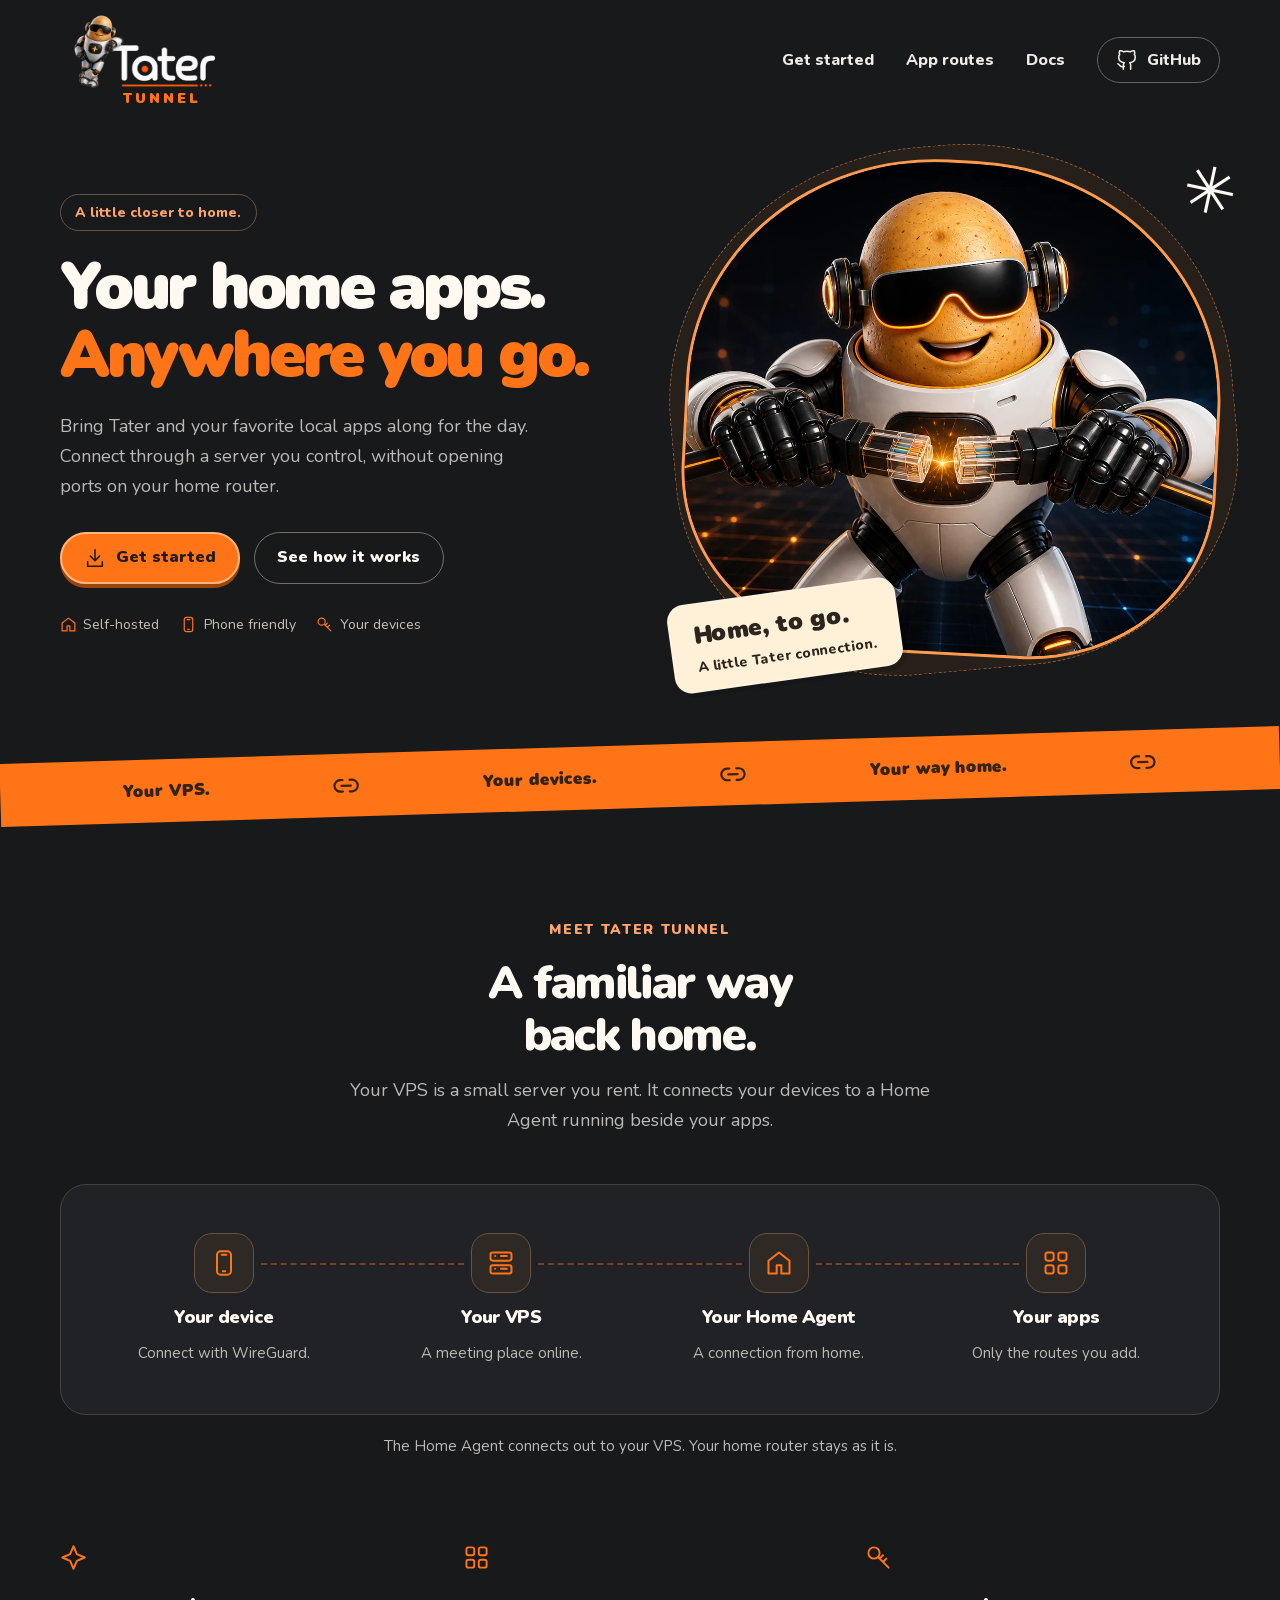
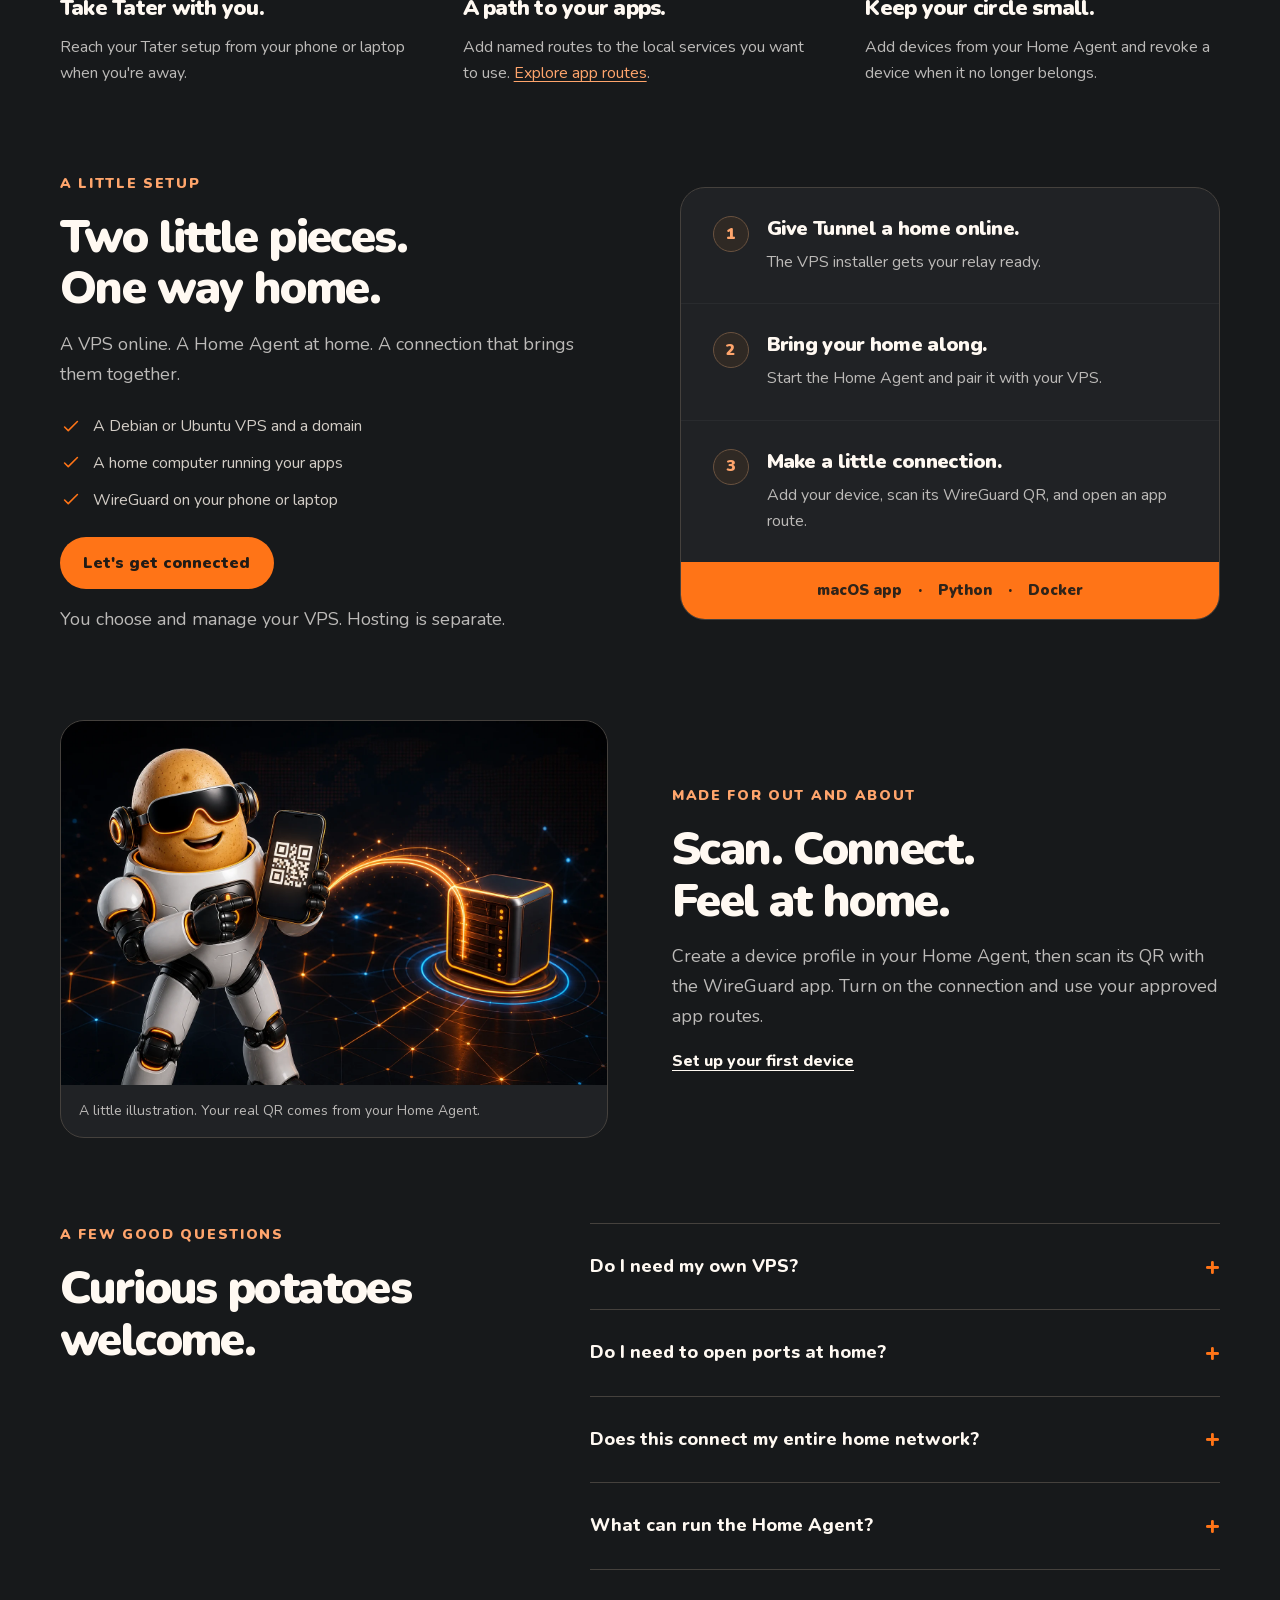
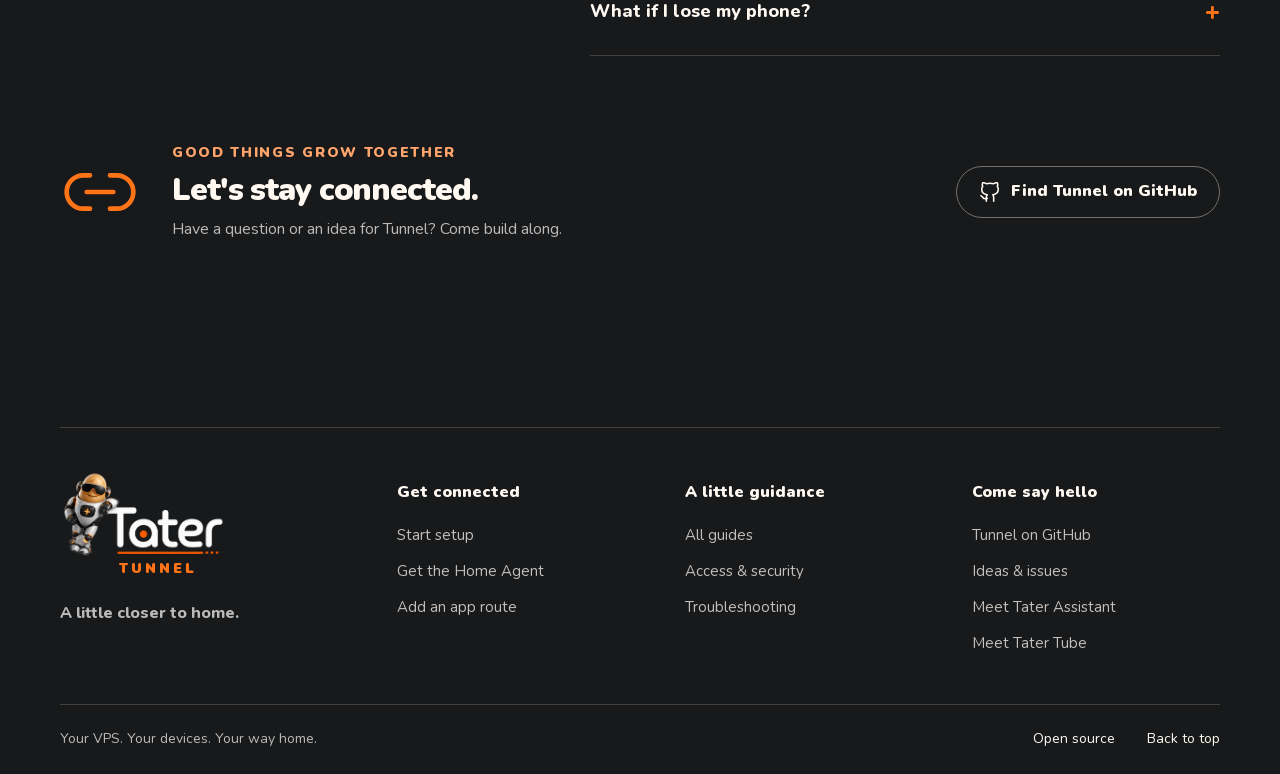
==== commit ffaaa385: "Match community icon to the app theme" ====
--- a/public_html/index.html
+++ b/public_html/index.html
@@ -12,7 +12,7 @@
           <meta name="twitter:card" content="summary_large_image">
           <title>Tater Tunnel | Your home apps. Anywhere you go.</title>
           <link rel="preload" href="assets/fonts/nunito-latin-variable.woff2" as="font" type="font/woff2" crossorigin>
-          <link rel="stylesheet" href="assets/site.css?v=718664e1f19f">
+          <link rel="stylesheet" href="assets/site.css?v=654da388aa33">
           <script src="assets/site.js?v=4c81356b1924" defer></script>
         </head>
         <body data-page="home">
@@ -68,7 +68,7 @@
       <details><summary>What can run the Home Agent?</summary><p>There is a macOS menu bar app, plus Python and Docker options. Remote phones and laptops connect with a WireGuard profile generated by the Home Agent.</p></details>
       <details><summary>What if I lose my phone?</summary><p>Revoke that device in your Home Agent. This removes its device record and the corresponding WireGuard peer on your VPS. <a href="security/index.html">Read about access and security</a>.</p></details>
     </div></section>
-    <section class="section community-band"><span class="community-spark" aria-hidden="true">✳</span><div><span class="eyebrow">Good things grow together</span><h2>Let's stay connected.</h2><p>Have a question or an idea for Tunnel? Come build along.</p></div><a class="button button-secondary" href="https://github.com/TaterTotterson/Tater_Tunnel"><svg class="ui-icon" viewBox="0 0 24 24" fill="none" stroke="currentColor" stroke-width="1.7" stroke-linecap="round" stroke-linejoin="round" aria-hidden="true"><path d="M9 19c-5 2-5-3-7-3m14 6v-4a4 4 0 0 0-1-3c4-.5 6-2 6-6a5 5 0 0 0-1-3 5 5 0 0 0 0-4s-2-.5-4 1a14 14 0 0 0-8 0C6 1.5 4 2 4 2a5 5 0 0 0 0 4 5 5 0 0 0-1 3c0 4 2 5.5 6 6a4 4 0 0 0-1 3v4"/></svg>Find Tunnel on GitHub</a></section>
+    <section class="section community-band"><span class="community-icon" aria-hidden="true"><svg class="ui-icon" viewBox="0 0 24 24" fill="none" stroke="currentColor" stroke-width="1.7" stroke-linecap="round" stroke-linejoin="round" aria-hidden="true"><path d="M9 7H7a5 5 0 0 0 0 10h2m6-10h2a5 5 0 0 1 0 10h-2M8 12h8"/></svg></span><div><span class="eyebrow">Good things grow together</span><h2>Let's stay connected.</h2><p>Have a question or an idea for Tunnel? Come build along.</p></div><a class="button button-secondary" href="https://github.com/TaterTotterson/Tater_Tunnel"><svg class="ui-icon" viewBox="0 0 24 24" fill="none" stroke="currentColor" stroke-width="1.7" stroke-linecap="round" stroke-linejoin="round" aria-hidden="true"><path d="M9 19c-5 2-5-3-7-3m14 6v-4a4 4 0 0 0-1-3c4-.5 6-2 6-6a5 5 0 0 0-1-3 5 5 0 0 0 0-4s-2-.5-4 1a14 14 0 0 0-8 0C6 1.5 4 2 4 2a5 5 0 0 0 0 4 5 5 0 0 0-1 3c0 4 2 5.5 6 6a4 4 0 0 0-1 3v4"/></svg>Find Tunnel on GitHub</a></section>
     </main>
           <footer class="site-footer">
             <div class="footer-main"><div class="footer-brand"><a class="brand" href="index.html" aria-label="Tater Tunnel home"><img src="assets/images/tater-logo-primary.png" alt="Tater" width="1535" height="1024" loading="lazy"><span>Tunnel</span></a><p>A little closer to home.</p></div><div class="footer-column"><h2>Get connected</h2><a href="setup/index.html">Start setup</a><a href="setup/index.html#home-agent">Get the Home Agent</a><a href="routes/index.html">Add an app route</a></div><div class="footer-column"><h2>A little guidance</h2><a href="wiki/index.html">All guides</a><a href="security/index.html">Access &amp; security</a><a href="troubleshooting/index.html">Troubleshooting</a></div><div class="footer-column"><h2>Come say hello</h2><a href="https://github.com/TaterTotterson/Tater_Tunnel">Tunnel on GitHub</a><a href="https://github.com/TaterTotterson/Tater_Tunnel/issues">Ideas &amp; issues</a><a href="https://taterassistant.com">Meet Tater Assistant</a><a href="https://tatertube.tv">Meet Tater Tube</a></div></div>
--- a/public_html/assets/site.css
+++ b/public_html/assets/site.css
@@ -111,7 +111,8 @@
 .faq-list details > p { padding: 0 1.5rem 1.4rem 0; }
 .faq-list a { color: var(--accent-soft); text-decoration: underline; }
 .community-band { display: flex; align-items: center; gap: 2rem; }
-.community-spark { color: var(--accent); font-size: 6rem; line-height: 1; }
+.community-icon { display: flex; align-items: center; justify-content: center; flex: 0 0 80px; width: 80px; height: 80px; color: var(--accent); }
+.community-icon .ui-icon { width: 100%; height: 100%; stroke-width: 1.4; }
 .community-band h2 { margin: .5rem 0; font-size: 2rem; }
 .community-band > .button { flex: 0 0 auto; margin-left: auto; }
 
@@ -232,7 +233,8 @@
   .welcome-copy .button { padding-inline: 1.1rem; }
   .getting-started { gap: 3rem; }
   .setup-layout { grid-template-columns: 190px minmax(0, 1fr); gap: 2rem; }
-  .community-spark { display: none; }
+  .community-band { flex-wrap: wrap; }
+  .community-band > .button { margin-left: 7rem; }
   .footer-main { gap: 1.5rem; }
 }
 @media (max-width: 760px) {
@@ -278,6 +280,7 @@
   .mobile-section .section-intro { grid-row: 1; }
   .faq-list summary { font-size: 1.0625rem; }
   .community-band { display: grid; justify-items: start; gap: 1.5rem; }
+  .community-icon { flex-basis: 64px; width: 64px; height: 64px; }
   .community-band > .button { margin: 0; }
   .community-band h2 { font-size: 1.8rem; }
   .sub-hero { margin-top: 55px; }
